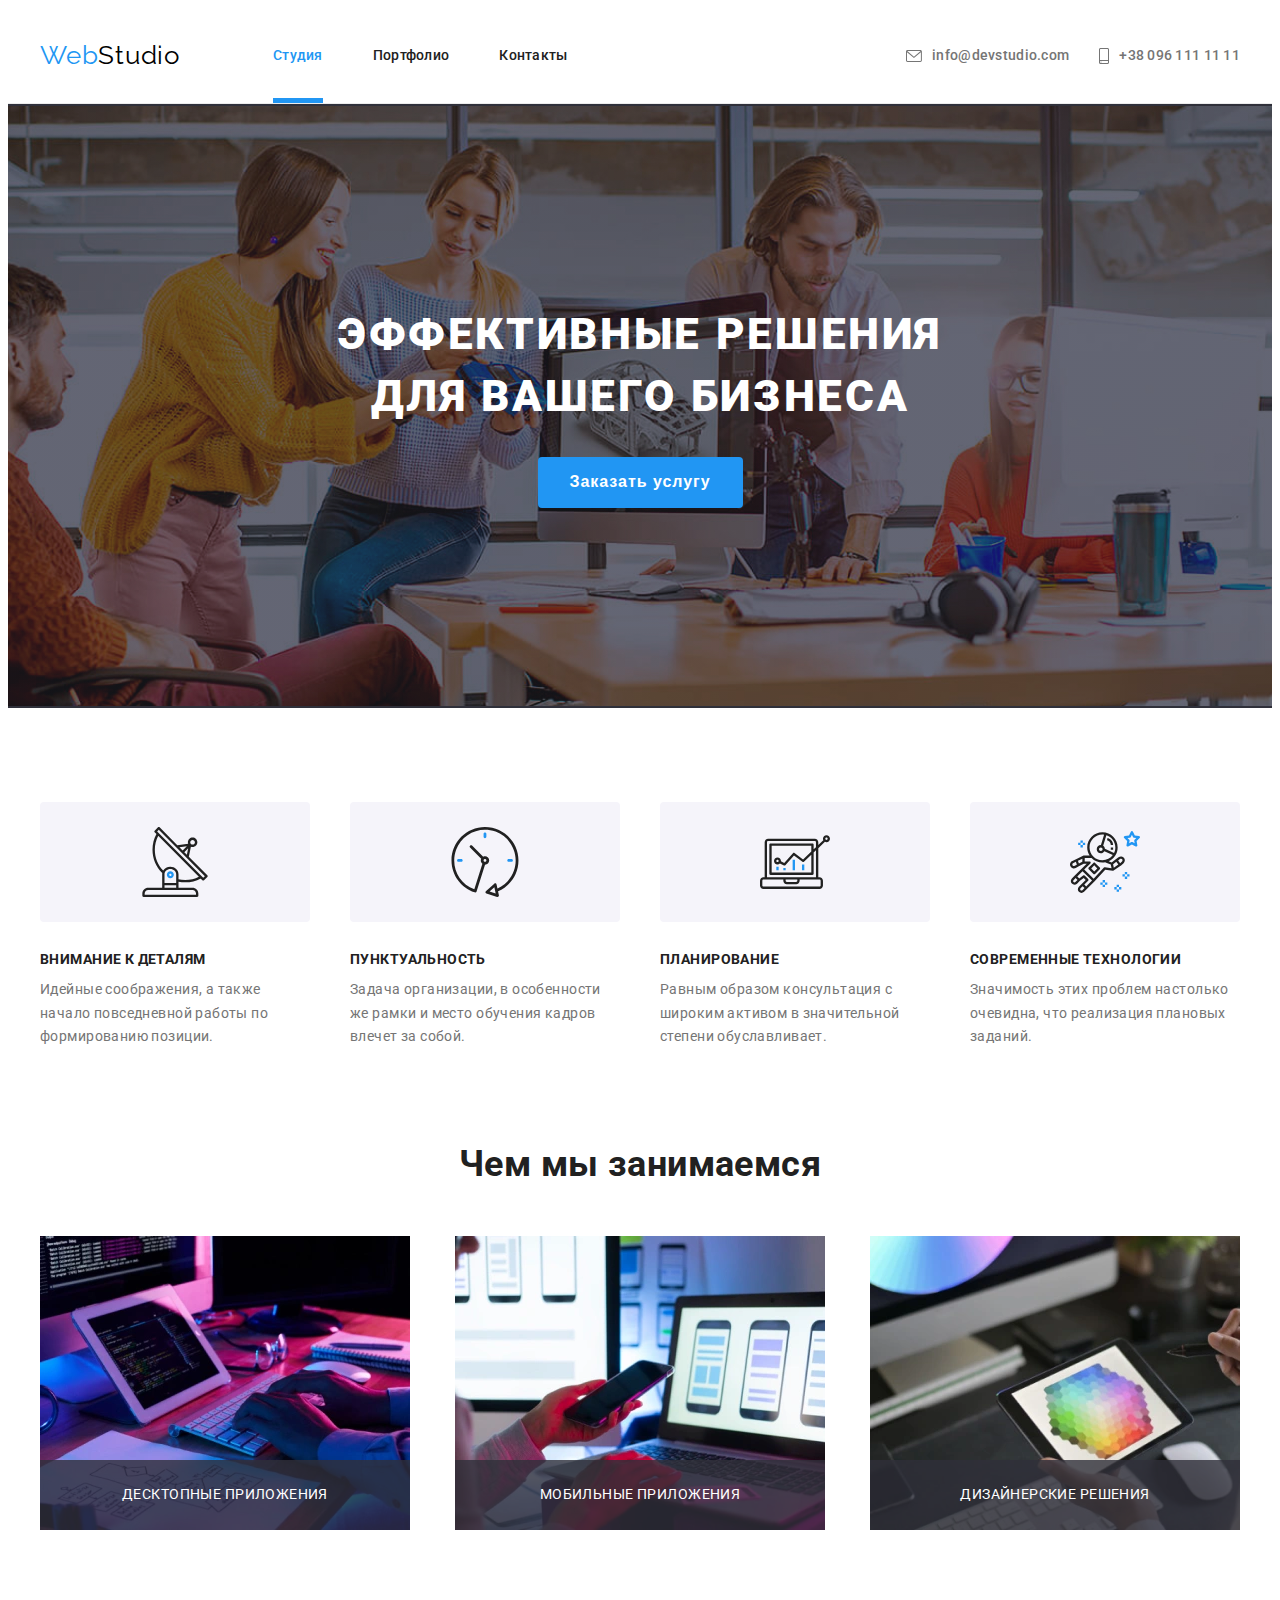
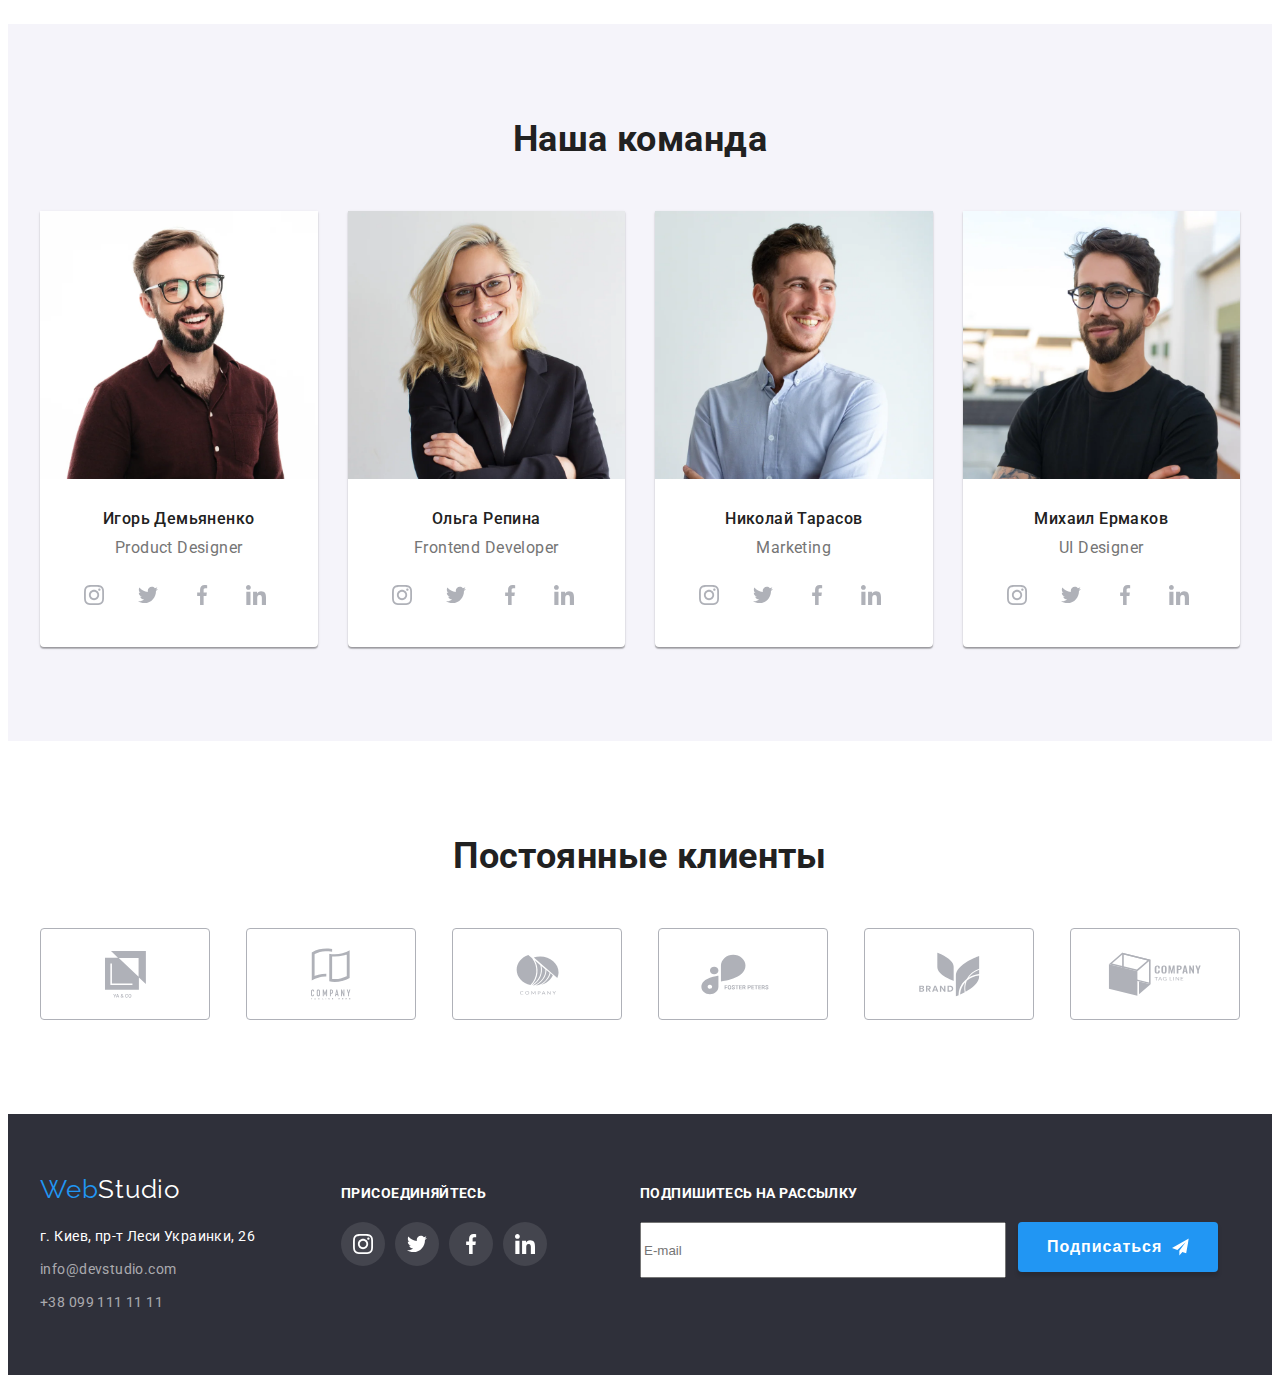
==== index.html @ affc607d "btn cursor" ====
<!DOCTYPE html>
<html lang="ru">
    <head>
    <meta charset="UTF-8">
    <meta http-equiv="X-UA-Compatible" content="IE=edge">
    <meta name="viewport" content="width=device-width, initial-scale=1.0">
    <link rel="preconnect" href="https://fonts.googleapis.com">
    <link rel="preconnect" href="https://fonts.gstatic.com" crossorigin>
    <link href="https://fonts.googleapis.com/css2?family=Raleway:wght@700&family=Roboto:wght@400;500;700;900&display=swap"
        rel="stylesheet">
    <link rel="stylesheet" href="https://cdnjs.cloudflare.com/ajax/libs/modern-normalize/1.1.0/modern-normalize.min.css"
        integrity="sha512-wpPYUAdjBVSE4KJnH1VR1HeZfpl1ub8YT/NKx4PuQ5NmX2tKuGu6U/JRp5y+Y8XG2tV+wKQpNHVUX03MfMFn9Q=="
        crossorigin="anonymous" referrerpolicy="no-referrer" />
    <link rel="stylesheet" href="./css/style.css">
    <title>Web Studio</title>
    </head>
    <body>
    <!--Шапка-->
        <header class="header-nav">
        <div class="nav-box container">
            <nav>
                <a href="./index.html" class="logo link-style">
                    Web<span class="color-logo darker">Studio</span>
                </a>
                <ul class="items-nav list">
                    <li class="item-nav"><a href="./index.html" class="link-nav link-style current">Студия</a></li>
                    <li class="item-nav"><a href="./portfolio.html" class="link-nav link-style ">Портфолио</a></li>
                    <li class="item-nav"><a href="#" class="link-nav link-style">Контакты</a></li>
                </ul>
            </nav>
                <ul class="items-cont list">
                    <li class="item-cont link-mail">
                        <a href="mailto:info@devstudio.com" class="link-mail link-style">
                            <svg class="icon-mail" width="16" height="12">
                                <use  href="./images/sprite.svg#envelope"></use>
                            </svg> 
                            info@devstudio.com
                        </a>
                    </li>
                    <li class="item-cont link-tel">
                        <a href="tel:+380961111111" class="link-tel link-style">
                            <svg class="icon-tel" width="10" height="16">
                                <use href="./images/sprite.svg#smartphone"></use>
                            </svg>+38 096 111 11 11
                        </a>
                    </li>
                </ul>
        </div>
        </header>
        <main>
            <!--Герой-->
            <section class="section-hero">
                <div class="container">
                    <h1 class="title-hero">Эффективные решения для вашего бизнеса</h1>
                    <button data-modal-open type="button" class="button-hero btn">Заказать услугу</button>
                </div>
            </section>
                    <!--Наші переваги-->     
            <section class="section-advantages">
                <div class="container">
                    <h2 class="visually-hidden">Наші переваги</h2>
                    <ul class="items-advantages list">
                        <li class="item-advantages">
                            <div class="box-icon-advantages">
                                <svg class="icon-advantages" width="70" height="70">
                                    <use href="./images/sprite.svg#antenna"></use>
                                </svg>
                            </div>
                            <h3 class="subtitle-advantages">Внимание к деталям</h3>
                            <p class="text-advantages">Идейные соображения, а также начало
                                повседневной работы по формированию позиции.</p>
                        </li>
                        <li class="item-advantages">
                            <div class="box-icon-advantages">
                                <svg class="icon-advantages" width="70" height="70">
                                    <use href="./images/sprite.svg#clock"></use>
                                </svg>
                            </div>
                            <h3 class="subtitle-advantages">Пунктуальность</h3>
                            <p class="text-advantages">Задача организации, в особенности же рамки
                                и место обучения кадров влечет за собой.</p>
                        </li>
                        <li class="item-advantages">
                            <div class="box-icon-advantages">
                                <svg class="icon-advantages" width="70" height="70">
                                    <use href="./images/sprite.svg#diagram"></use>
                                </svg>
                            </div>
                            <h3 class="subtitle-advantages">Планирование</h3>
                            <p class="text-advantages">Равным образом консультация с широким активом
                                в значительной степени обуславливает.</p>
                        </li>
                        <li class="item-advantages">
                            <div class="box-icon-advantages">
                                <svg class="icon-advantages" width="70" height="70">
                                    <use href="./images/sprite.svg#astronaut"></use>
                                </svg>
                            </div>
                            <h3 class="subtitle-advantages">Современные технологии</h3>
                            <p class="text-advantages">Значимость этих проблем настолько очевидна,
                                что реализация плановых заданий.</p>
                        </li>
                    </ul>
                </div>
            </section>
            <!--Чем мы занимаемся-->
                <section class="section-work">
                   <div class="container">
                        <h2 class="title-section">Чем мы занимаемся</h2>
                        <div class="img-box">
                            <a href="./index.html">
                                <img src="images/img.webp" alt="" width="370">
                                <p class="label-img">Десктопные приложения</p>
                            </a>
                            <a href="./index.html">
                                <img src="images/img1.webp" alt="" width="370">
                                <p class="label-img">Мобильные приложения</p>
                            </a>
                            <a href="./index.html">
                                <img src="images/img2.webp" alt="" width="370">
                                <p class="label-img">Дизайнерские решения</p>
                            </a>
                        </div>
                   </div>
                </section>
                <!--Наша команда-->
                <section class="section-team">
                    <div class="container">
                        <h2 class="title-section">Наша команда</h2>
                        <ul class="items-team list">
                            <li class="item-card">
                                <img src="images/img3.webp" alt="фото Игорь Демьяненко" width="270">
                                <div class="card-wrapper">
                                    <h3 class="title-card">Игорь Демьяненко</h3>
                                    <p>Product Designer</p>
                                    <div class="box-social">
                                        <ul class="items-join list">
                                            <li class="item-join">
                                                <a href="" class="link-social" aria-label="instagram">
                                                    <svg class="icon-social" width="20" height="20">
                                                        <use href="./images/sprite.svg#instagram"></use>
                                                    </svg>
                                                </a>
                                            </li>
                                            <li class="item-join">
                                                <a href="" class="link-social" aria-label="twitter">
                                                    <svg class="icon-social" width="20" height="20">
                                                        <use href="./images/sprite.svg#twitter"></use>
                                                    </svg>
                                                </a>
                                            </li>
                                            <li class="item-join">
                                                <a href="" class="link-social" aria-label="facebook">
                                                    <svg class="icon-social" width="20" height="20">
                                                        <use href="./images/sprite.svg#facebook">
                                                        </use>
                                                    </svg>
                                                </a>
                                            </li>
                                            <li class="item-join">
                                                <a href="" class="link-social" aria-label="linkedin">
                                                    <svg class="icon-social" width="20" height="20">
                                                        <use href="./images/sprite.svg#linkedin"></use>
                                                    </svg>
                                                </a>
                                            </li>
                                        </ul>
                                    </div>
                                </div>
                            </li>
                        
                            <li class="item-card">
                                <img src="images/img4.webp" alt="фото Ольга Репина" width="270">
                                <div class="card-wrapper">
                                    <h3 class="title-card">Ольга Репина</h3>
                                    <p>Frontend Developer</p>
                                    <div class="box-social">
                                        <ul class="items-join list">
                                            <li class="item-join">
                                                <a href="" class="link-social" aria-label="instagram">
                                                    <svg class="icon-social" width="20" height="20">
                                                        <use href="./images/sprite.svg#instagram"></use>
                                                    </svg>
                                                </a>
                                            </li>
                                            <li class="item-join">
                                                <a href="" class="link-social" aria-label="twitter">
                                                    <svg class="icon-social" width="20" height="20">
                                                        <use href="./images/sprite.svg#twitter"></use>
                                                    </svg>
                                                </a>
                                            </li>
                                            <li class="item-join">
                                                <a href="" class="link-social" aria-label="facebook">
                                                    <svg class="icon-social" width="20" height="20">
                                                        <use href="./images/sprite.svg#facebook">
                                                        </use>
                                                    </svg>
                                                </a>
                                            </li>
                                            <li class="item-join">
                                                <a href="" class="link-social" aria-label="linkedin">
                                                    <svg class="icon-social" width="20" height="20">
                                                        <use href="./images/sprite.svg#linkedin"></use>
                                                    </svg>
                                                </a>
                                            </li>
                                        </ul>
                                    </div>
                                </div>
                            </li>
                        
                            <li class="item-card">
                                <img src="images/img5.webp" alt="фото Николай Тарасов" width="270">
                                <div class="card-wrapper">
                                    <h3 class="title-card">Николай Тарасов</h3>
                                    <p>Marketing</p>
                                    <div class="box-social">
                                        <ul class="items-join list">
                                            <li class="item-join">
                                                <a href="" class="link-social" aria-label="instagram">
                                                    <svg class="icon-social" width="20" height="20">
                                                        <use href="./images/sprite.svg#instagram"></use>
                                                    </svg>
                                                </a>
                                            </li>
                                            <li class="item-join">
                                                <a href="" class="link-social" aria-label="twitter">
                                                    <svg class="icon-social" width="20" height="20">
                                                        <use href="./images/sprite.svg#twitter"></use>
                                                    </svg>
                                                </a>
                                            </li>
                                            <li class="item-join">
                                                <a href="" class="link-social" aria-label="facebook">
                                                    <svg class="icon-social" width="20" height="20">
                                                        <use href="./images/sprite.svg#facebook">
                                                        </use>
                                                    </svg>
                                                </a>
                                            </li>
                                            <li class="item-join">
                                                <a href="" class="link-social" aria-label="linkedin">
                                                    <svg class="icon-social" width="20" height="20">
                                                        <use href="./images/sprite.svg#linkedin"></use>
                                                    </svg>
                                                </a>
                                            </li>
                                        </ul>
                                    </div>
                                </div>
                            </li>
                        
                            <li class="item-card">
                                <img src="images/img6.webp" alt="фото Михаил Ермаков" width="270">
                                <div class="card-wrapper">
                                    <h3 class="title-card">Михаил Ермаков</h3>
                                    <p>UI Designer</p>
                                    <div class="box-social">
                                    <ul class="items-join list">
                                        <li class="item-join">
                                            <a href="" class="link-social" aria-label="instagram">
                                                <svg class="icon-social" width="20" height="20">
                                                    <use href="./images/sprite.svg#instagram"></use>
                                                </svg>
                                            </a>
                                        </li>
                                        <li class="item-join">
                                            <a href="" class="link-social" aria-label="twitter">
                                                <svg class="icon-social" width="20" height="20">
                                                    <use href="./images/sprite.svg#twitter"></use>
                                                </svg>
                                            </a>
                                        </li>
                                        <li class="item-join">
                                            <a href="" class="link-social" aria-label="facebook">
                                                <svg class="icon-social" width="20" height="20">
                                                    <use href="./images/sprite.svg#facebook">
                                                    </use>
                                                </svg>
                                            </a>
                                        </li>
                                        <li class="item-join">
                                            <a href="" class="link-social" aria-label="linkedin">
                                                <svg class="icon-social" width="20" height="20">
                                                    <use href="./images/sprite.svg#linkedin"></use>
                                                </svg>
                                            </a>
                                        </li>
                                    </ul>
                                    </div>
                                </div>
                            </li>
                        </ul>
                    </div>
                </section>
                <!--COMPANY-->
                <section class="company">
                    <div class="container">
                        <h2 class="title-section">Постоянные клиенты</h2>
                        <div class="box-company">
                            <ul class="items-company list">
                                <li class="item-company">
                                    <a href="" class="link-company">
                                        <svg class="icon-company" width="41" height="47">
                                            <use href="./images/sprite.svg#client1"></use>
                                        </svg>
                                    </a>
                                </li>
                                <li class="item-company">
                                    <a href="" class="link-company">
                                        <svg class="icon-company" width="40" height="52">
                                            <use href="./images/sprite.svg#client2"></use>
                                        </svg>
                                    </a>
                                </li>
                                <li class="item-company">
                                    <a href="" class="link-company">
                                        <svg class="icon-company" width="43" height="41">
                                            <use href="./images/sprite.svg#client3"></use>
                                        </svg>
                                    </a>
                                </li>
                                <li class="item-company">
                                    <a href="" class="link-company">
                                        <svg class="icon-company" width="84" height="41">
                                            <use href="./images/sprite.svg#client4"></use>
                                        </svg>
                                    </a>
                                </li>
                                <li class="item-company">
                                    <a href="" class="link-company">
                                        <svg class="icon-company" width="63" height="45">
                                            <use href="./images/sprite.svg#client5"></use>
                                        </svg>
                                    </a>
                                </li>
                                <li class="item-company">
                                    <a href="" class="link-company">
                                        <svg class="icon-company" width="94" height="44">
                                            <use href="./images/sprite.svg#client6"></use>
                                        </svg>
                                    </a>
                                </li>
                            </ul>
                        </div>
                    </div>
                </section>
        </main>
                <!--Футер-->
        <footer class="footer">
            <div class="container footer-container">
                <div class="box-logo-address">
                    <div class="box-footer-logo">
                        <a href="./index.html" class="logo link-style">
                            Web<span class="color-logo lighter">Studio</span>
                        </a>
                    </div>
                    
                    <address class="address">
                        <ul class="items-addr list">
                            <li class="item-addr">
                                <span class="location">г. Киев, пр-т Леси Украинки, 26</span>
                            </li>
                            <li class="item-addr"><a href="mailto:info@devstudio.com" class="link-cont link-style">info@devstudio.com</a>
                            </li>
                            <li class="item-addr"><a href="tel:+380991111111" class="link-cont link-style">+38 099 111 11 11</a>
                            </li>
                        </ul>
                    </address>
                </div>
                <div class="box-join">
                    <h3 class="title-join">присоединяйтесь</h3>
                    <ul class="items-join list">
                        <li class="item-join">
                            <a href="" class="link-social dark" aria-label="instagram">
                                <svg class="icon-social light" width="20" height="20">
                                    <use href="./images/sprite.svg#instagram"></use>
                                </svg>
                            </a>
                        </li>
                        <li class="item-join">
                            <a href="" class="link-social dark" aria-label="twitter">
                                <svg class="icon-social light" width="20" height="20">
                                    <use href="./images/sprite.svg#twitter"></use>
                                </svg>
                            </a>
                        </li>
                        <li class="item-join">
                            <a href="" class="link-social dark" aria-label="facebook">
                                <svg class="icon-social light" width="20" height="20">
                                    <use href="./images/sprite.svg#facebook">
                                    </use>
                                </svg>
                            </a>
                        </li>
                        <li class="item-join">
                            <a href="" class="link-social dark" aria-label="linkedin">
                                <svg class="icon-social light" width="20" height="20">
                                    <use href="./images/sprite.svg#linkedin"></use>
                                </svg>
                            </a>
                        </li>
                    </ul>
                </div>
                <div class="box-sign-up">
                    <form action="" class="form-sign-up">
                        <b class="text-sign-up">Подпишитесь на рассылку</b>
                        <div class="box-input-button">
                            <input type="email" name="email" class="input-mail" placeholder="E-mail">
                            <button type="submit" class="btn-sing-up btn">
                                    <b class="text-submit">Подписаться</b>
                                    <svg width="24" height="24" class="icon-send">
                                        <use href="./images/sprite.svg#icon-send"></use>
                                    </svg>
                            </button>
                        </div>
                    </form>
                </div>
            </div>
        </footer>
        <!-- BACKDROP -->
        <div class="backdrop is-hidden" data-modal>
            <div class="modal">
                <button data-modal-close type="button" class="btn-close btn">
                    <svg class="icon-close" width="11" height="11">
                        <use href="./images/sprite.svg#close"></use>
                    </svg>
                </button>
                <b class="legend">Оставьте свои данные, мы вам перезвоним</b>
                <form> 
                    <div class="form-field">
                        <label for="inp-name">Имя</label>
                        <input type="text" name="text" id="inp-name">
                        <svg class="icon-field" width="18" height="18">
                            <use href="./images/sprite.svg#input-name"></use>
                        </svg>
                    </div>
                    <div class="form-field">
                        <label for="inp-tel">Телефон</label>
                        <input type="tel" name="tel" id="inp-tel">
                        <svg class="icon-field" width="18" height="18">
                            <use href="./images/sprite.svg#input-tel"></use>
                        </svg>
                    </div>
                    <div class="form-field">
                        <label for="inp-mail">Почта</label>
                        <input type="email" name="email" id="inp-mail">
                        <svg class="icon-field" width="18" height="18">
                            <use href="./images/sprite.svg#input-mail"></use>
                        </svg>
                    </div>
                    <div class="form-field ">
                        <label for="comment">Комментарий</label>
                        <textarea name="comment" id="comment" class="textarea" rows="7" placeholder="Введите текст"></textarea>
                    </div> 
                    <div class="form-checkbox">
                        <input type="checkbox" name="checkbox-contract" id="inp-contract" class="input-contract">
                        <label for="inp-contract">Соглашаюсь с рассылкой и принимаю
                        <a href="" class="link-contract">Условия договора</a></label>
                    </div> 
                    <button type="submit" class="btn-submit btn">Отправить</button>
               </form>
            </div>
        </div>
        <script src="./js/modal.js"></script>
    </body>
</html>
---- css/style.css ----
/* Змінні */

:root {
  --primary-text-color: #212121;
  --text-color: #757575;
  --accent-color: #2196f3;
  --color-contacts: rgba(255, 255, 255, 0.6);
  --primary-color-white: #ffffff;
  --timing-function: cubic-bezier(0.4, 0, 0.2, 1);
}

/* ГЛОБАЛЬНІ СТИЛІ */

body {
  font-family: 'Roboto', sans-serif;
  color: var(--text-color);
  background-color: var(--primary-color-white);
  font-size: 14px;
  letter-spacing: 0.03em;
}

img {
  display: block;
  width: 100%;
}

/* відміняємо маркер списку */
.list {
  list-style: none;
}

/* відміняємо підкреслення посилань */
.link-style {
  text-decoration: none;
}

/* стилі для контейнерів */

.container {
  width: 1200px;
  margin-left: auto;
  margin-right: auto;
  padding: 0 15px;
}

/* Скидаю глобально зовнішні відступи  */

h1,
h2,
h3,
h4,
h5,
h6 {
  margin: 0px;
}

p {
  margin: 0px;
}

ul {
  margin: 0px;
  padding: 0px;
}

.btn{
  cursor: pointer;
}

/* Шапка */

.nav-box {
  display: flex;
  justify-content: space-between;
  align-items: center;
}

.header-nav {
  padding: 32px 0;

  color: var(--primary-color-white);
  border-bottom: 1px solid #ececec;
}

.logo {
  font-family: 'Raleway', sans-serif;
  font-size: 26px;
  line-height: 1.2;
  letter-spacing: 0.03em;
  color: var(--accent-color);
}

.color-logo.darker {
  text-indent: 0%;
  color: #000000;
}

.items-nav {
  display: flex;
  margin-left: 93px;

  font-weight: 500;
  line-height: 1.2;
  letter-spacing: 0.02em;
}

.item-nav:not(:first-child) {
  margin-left: 50px;
}

nav {
  display: flex;
  align-items: center;
}

.link-nav {
  position: relative;

  color: var(--primary-text-color);

  transition: color 250ms var(--timing-function);
}

.link-nav.current {
  color: var(--accent-color);
}

.link-nav:hover,
.link-nav:focus {
  color: var(--accent-color);
}

.link-nav.current::after {
  content: '';

  position: absolute;

  display: block;
  width: 100%;
  height: 5px;

  background-color: var(--accent-color);
  left: 0;
  bottom: -40px;
}

.items-cont {
  display: flex;
  align-items: center;

  font-weight: 500;
  line-height: 1.2;
  letter-spacing: 0.02em;
}

.icon-tel,
.icon-mail {
  margin-right: 10px;

  /* fill: var(--text-color); */
  fill: currentColor;
  transition: fill 250ms var(--timing-function);
}

.items-cont .item-cont + .item-cont {
  margin-left: 30px;
}

.link-mail,
.link-tel {
  display: inline-flex;
  align-items: center;

  color: var(--text-color);

  transition: color 250ms var(--timing-function);
}

.link-mail:hover .icon-mail,
.link-mail:focus .icon-mail,
.link-tel:hover .icon-tel,
.link-tel:focus .icon-tel {
  fill: var(--accent-color);
}

.link-mail:hover,
.link-mail:focus,
.link-tel:hover,
.link-tel:focus {
  color: var(--accent-color);
}
/* SECTION-HERO */

.section-hero {
  padding: 200px 0;
  margin: 0 auto;

  max-width: 1600px;
  text-align: center;

  background-color: #2f303a;
  color: var(--primary-color-white);
  background-image: linear-gradient(
      rgba(47, 48, 58, 0.4),
      rgba(47, 48, 58, 0.4)
    ),
    url('..//images/bgi.jpg');
  background-position: center;
  background-repeat: no-repeat;
}

.title-hero {
  margin-bottom: 30px;
  margin-left: auto;
  margin-right: auto;
  width: 696px;

  font-weight: 900;
  font-size: 44px;
  line-height: 1.4;
  letter-spacing: 0.06em;
  text-transform: uppercase;
}

.button-hero {
  padding: 10px 32px;

  border-radius: 4px;
  border: 0px solid #188ce8;

  font-weight: 700;
  font-size: 16px;
  line-height: 1.9;
  letter-spacing: 0.06em;
  background-color: var(--accent-color);
  color: var(--primary-color-white);

  transition: background-color 250ms var(--timing-function);
}

.button-hero:hover,
.button-hero:focus {
  background-color: #188ce8;
}

/*SECTION OUR ADVANTAGES*/

.section-advantages {
  padding: 94px 0;
}

.visually-hidden {
  position: absolute;

  clip: rect(0 0 0 0);
  width: 1px;
  height: 1px;
  margin: -1px;
}

.box-icon-advantages {
  display: flex;
  justify-content: center;
  align-items: center;

  margin-bottom: 30px;
  height: 120px;
  border-radius: 4px;
  background-color: #f5f4fa;
}

/* 
.item-advantages::before {
  display: block;
  content: '';
  height: 120px;
  background-color: #f5f4fa;
  border-radius: 4px;
  background-size: 70px 70px;
  background-repeat: no-repeat;
  background-position: center;
  margin-bottom: 30px;
} */

/* .item-advantages:nth-child(1)::before {
  background-image: url(..//images/icon-index/antenna1.svg);
}

.item-advantages:nth-child(2)::before {
  background-image: url(..//images/icon-index/clock1.svg);
}

.item-advantages:nth-child(3)::before {
  background-image: url(..//images/icon-index/diagram1.svg);
}

.item-advantages:nth-child(4)::before {
  background-image: url(..//images/icon-index/astronaut1.svg);
} */

/* ВАРІАНТ2 */

/* .item-advantages.icon-antenna::before {
  background-image: url(..//images/icon-index/svg/antenna.svg);
} */

.item-advantages.icon-clock::before {
  background-image: url(..//images/icon-index/svg/clock.svg);
}

.item-advantages.icon-diagramma::before {
  background-image: url(..//images/icon-index/svg/diagram.svg);
}

.item-advantages.icon-astronaut::before {
  background-image: url(..//images/icon-index/svg/astronaut.svg);
}

.items-advantages {
  display: flex;
  justify-content: space-between;
}

.item-advantages {
  max-width: 270px;
}

.item-advantages:not(:first-child) {
  margin-left: 30px;
}

.subtitle-advantages {
  font-size: 14px;
  line-height: 1.14;
  text-transform: uppercase;
  color: var(--primary-text-color);
}

.text-advantages {
  padding-top: 10px;

  line-height: 1.7;
}

/* section work */

.section-work {
  padding-bottom: 94px;
}

.section-work .title-section {
  margin-bottom: 50px;
}

.img-box {
  position: relative;

  display: flex;
  justify-content: space-between;
  align-items: center;
}

.title-section {
  margin-bottom: 50px;

  text-align: center;
  font-size: 36px;
  line-height: 1.2;
  color: var(--primary-text-color);
}

.label-img {
  position: absolute;
  bottom: 0px;

  display: flex;
  justify-content: center;
  align-items: center;

  width: 370px;
  height: 70px;

  font-size: 14px;
  line-height: 1.14;
  text-transform: uppercase;
  background-color: rgba(47, 48, 58, 0.8);
  color: var(--primary-color-white);
}

/* .label-img {
  display: flex;
  justify-content: center;
  align-items: center;
  position: absolute;
  width: 370px;
  height: 70px;
  bottom: 0px;
  background-image: linear-gradient(
    rgba(47, 48, 58, 0.8),
    rgba(47, 48, 58, 0.8)
  );
  color: var(--primary-color-white);

  font-size: 14px;
  line-height: 1.14;
  text-transform: uppercase;
} */

/* sectiont team */

.section-team {
  padding: 94px 0;

  text-align: center;
  background-color: #f5f4fa;
}

.items-team {
  display: flex;
}

.item-card {
  box-shadow: 0px 1px 3px rgba(0, 0, 0, 0.12), 0px 1px 1px rgba(0, 0, 0, 0.14),
    0px 2px 1px rgba(0, 0, 0, 0.2);
  border-radius: 0px 0px 4px 4px;

  font-size: 16px;
  line-height: 1.2;
  background-color: var(--primary-color-white);
}

.item-card:not(:first-child) {
  margin-left: 30px;
}

.card-wrapper {
  padding: 30px 0;
}

.title-card {
  margin-bottom: 10px;

  font-size: 16px;
  font-weight: 500;
  line-height: 1.2;
  color: var(--primary-text-color);
}

.box-social {
  display: flex;

  margin-top: 16px;
  padding: 0 32px;
}

.link-social {
  display: inline-flex;
  width: 44px;
  height: 44px;
  border-radius: 50%;
  justify-content: center;
  align-items: center;

  transition: background-color 250ms var(--timing-function);
}

.icon-social {
  fill: #afb1b8;
  transition: fill 250ms var(--timing-function);
}

.link-social:hover,
.link-social:focus {
  background-color: #2196f3;
  cursor: pointer;
}

.link-social:hover .icon-social,
.link-social:focus .icon-social {
  fill: #ffffff;
}

/* company */

.company {
  padding: 94px 0;
}

.items-company {
  display: flex;
  justify-content: space-between;
}

.link-company {
  display: flex;
  border: 1px solid #afb1b8;
  box-sizing: border-box;
  border-radius: 4px;
  width: 170px;
  height: 92px;
  justify-content: center;
  align-items: center;

  transition: border-color 250ms var(--timing-function);
}

.icon-company {
  fill: #afb1b8;
  transition: fill 250ms var(--timing-function);
}

.link-company:hover,
.link-company:focus {
  border-color: #2196f3;
  outline: #2196f3;
}

.link-company:hover .icon-company,
.link-company:focus .icon-company {
  fill: #2196f3;
}

/* Footer */
.footer {
  padding: 60px 0;
  background-color: #2f303a;
}

.box-logo-address{
  width: 231px;
}

.box-footer-logo {
  margin-bottom: 20px;
}

.color-logo.lighter {
  color: var(--primary-color-white);
}

.items-addr {
  font-style: normal;
  line-height: 1.7;
  font-weight: 400;
  letter-spacing: 0.03em;
}

.item-addr:not(:last-child) {
  margin-bottom: 9px;
}

.location {
  color: var(--primary-color-white);
}

.link-cont {
  color: var(--color-contacts);
}

.footer-container {
  display: flex;
  align-items: baseline;
}

.box-join {
  margin-left: 70px;
}

.title-join {
  margin-bottom: 20px;

  font-size: 14px;
  line-height: 1.14;
  text-transform: uppercase;
  color: var(--primary-color-white);
}

.items-join {
  display: flex;
}

.item-join:not(:last-child) {
  margin-right: 10px;
}

.link-social.dark {
  background-color: rgba(255, 255, 255, 0.1);
  transition: background-color 250ms var(--timing-function);
}

.link-social.dark:hover,
.link-social.dark:focus {
  background-color: #2196f3;
}

.icon-social.light {
  fill: var(--primary-color-white);
}

.box-sign-up{
  /* display: flex; */
  margin-left:93px;
  width: 570px;
}

.form-sign-up{
 display: flex;
  flex-wrap: wrap;
}

.box-input-button{
  display: flex;
  justify-content: space-between;
}

.input-mail{
  width: 358px;
  height: 50px;
}

.text-sign-up{
  margin-bottom: 20px;
  display: block;
  font-weight: bold;
font-size: 14px;
line-height: 1.14;
letter-spacing: 0.03em;
text-transform: uppercase;

color: #FFFFFF;
}

.btn-sing-up{
  display: flex;
  align-items: center;
text-align: center;
  margin-left: 12px;
  width: 200px;
  height: 50px;
padding: 10px 29px;
background-color: #2196F3;
color: var(--primary-color-white);
box-shadow: 0px 4px 4px rgba(0, 0, 0, 0.15);
border:0px;
border-radius: 4px;
}


.text-submit{
  display: block;
  font-weight: bold;
font-size: 16px;
line-height: 1.87;
letter-spacing: 0.06em;
color: #FFFFFF;
}

.icon-send{
  display: block;
  margin-left: 10px;
}

/* ПОРТФОЛІО */

/* Section filter */

.section-portfolio {
  padding: 94px 0;
}

.filter-list {
  display: flex;
  justify-content: center;

  margin-bottom: 50px;
}

.filter-list .item-list:not(:first-child) {
  margin-left: 8px;
}

.button-filter {
  padding: 6px 22px;
  border: 0px;
  border-radius: 4px;
  border-color: transparent;

  font-weight: 500;
  font-size: 16px;
  line-height: 1.6;
  letter-spacing: 0.03em;
  text-align: center;
  background-color: #f5f4fa;
  color: var(--primary-text-color);

  transition: background-color 250ms var(--timing-function),
    color 250ms var(--timing-function), box-shadow 250ms var(--timing-function);
}

.button-filter:hover,
.button-filter:focus {
  cursor: pointer;
  background-color: var(--accent-color);
  color: var(--primary-color-white);
  box-shadow: 0px 3px 1px rgba(0, 0, 0, 0.1), 0px 1px 2px rgba(0, 0, 0, 0.08),
    0px 2px 2px rgba(0, 0, 0, 0.12);
}

/* 1 Варіант */
/*.portfolio-list {
  display: flex;
  flex-wrap: wrap;
}

 .item-portfolio {
  width: 370px;
   width: calc(100% - 90)/ 3);
}

.item-portfolio:not(:nth-child(3n)) {
  margin-right: 30px;
}

.item-portfolio:not(:nth-last-child(-n + 3)) {
  margin-bottom: 30px;
}
*/

/* по MDN */
.portfolio-list {
  display: flex;
  flex-wrap: wrap;

  margin: -15px;
}

.item-portfolio {
  margin: 15px;
  width: calc((100% - 90px) / 3);
  /* position: relative;
  overflow: hidden; */
  transition: box-shadow 250ms var(--timing-function);
}

.item-portfolio:hover {
  box-shadow: 0px 1px 1px rgba(0, 0, 0, 0.12), 0px 4px 4px rgba(0, 0, 0, 0.06),
    1px 4px 6px rgba(0, 0, 0, 0.16);
}

/* .overlay-portfolio::after {
  display: flex;
  justify-content: center;
  align-items: center;
  padding: 63px 24px;
  position: absolute;
  top: 0;
  color: var(--primary-color-white);
  background-color: rgba(33, 150, 243, 0.9);
  transform: translatey(100%);
  transition: transform 250ms ease;
  opacity: 0;
  pointer-events: none;
}

.link-portfolio:hover::after {
  content: '';
  transform: translatey(0);
  opacity: 1;
} */

.overlay-portfolio {
  position: absolute;
  top: 0;
  left: 0;

  display: flex;
  justify-content: center;
  align-items: center;

  padding: 63px 24px;

  color: var(--primary-color-white);
  background-color: rgba(33, 150, 243, 0.9);

  transform: translatey(100%);
  transition: transform 250ms var(--timing-function);
  opacity: 1;
  pointer-events: none;

  font-size: 18px;
  line-height: 1.56;
}

.link-portfolio:hover .overlay-portfolio {
  transform: translatey(0);
}

.box-overlay {
  position: relative;
  overflow: hidden;
}

/* .link-portfolio img {
  position: absolute;
  z-index: 2;
} */

.subtitle-content {
  border: 1px solid #eeeeee;
  border-top: 0px;
  padding: 20px 24px;
  /* position: absolute;
  bottom: 0; */
}

.subtitle-list {
  margin-bottom: 4px;

  color: var(--primary-text-color);
  font-size: 18px;
  line-height: 2;
  letter-spacing: 0.06em;
}

.description-list {
  color: var(--text-color);
  font-size: 16px;
  line-height: 1.9;
}

/* BACKDROP & MODAL */

.backdrop.is-hidden {
  opacity: 0;
  visibility: hidden;
  /* pointer-events: none; */
}

.backdrop {
  position: fixed;
  top: 0;
  left: 0;

  width: 100%;
  height: 100%;
  background-color: rgba(0, 0, 0, 0.2);
  /* opacity: 1; */
  pointer-events: none;
}

.modal {
  position: absolute;
  top: 50%;
  left: 50%;
  transform: translate(-50%, -50%);

  min-height: 581px;
  min-width: 528px;
  padding: 40px;

  background-color: #ffffff;
  box-shadow: 0px 1px 3px rgba(0, 0, 0, 0.12), 0px 1px 1px rgba(0, 0, 0, 0.14),
    0px 2px 1px rgba(0, 0, 0, 0.2);
  border-radius: 4px;
}

.btn-close {
  position: absolute;
  top: 8px;
  right: 8px;

  width: 30px;
  height: 30px;

  display: flex;
  justify-content: center;
  align-items: center;

  background-color: var(--primary-color-white);
  border-radius: 50%;
  border: 1px solid rgba(0, 0, 0, 0.1);
  cursor: pointer;
  pointer-events: visible;
}

.legend{
  display: block;
font-weight: bold;
font-size: 20px;
line-height: 1.1;
text-align: center;
letter-spacing: 0.03em;
color: #212121;

margin-bottom: 12px;
}

.form-field label{
  display: block;
  margin-bottom: 4px;
  font-size: 12px;
  line-height: 1.17;
  letter-spacing: 0.01em;
  color:#757575
}

.form-field > input{
  height: 40px;
  border: 1px solid rgba(33, 33, 33, 0.2);
/* box-sizing: border-box; */
border-radius: 4px;
color: #000000;
padding-left: 42px;
}

.form{
  position: absolute;

}

.form-field{
  position: relative;

  display: flex;
  flex-direction: column;
  margin-bottom: 10px;
  pointer-events: visible;
}

.icon-field{
  position: absolute;
  left: 0;
  bottom: 0;
  transform: translate(12px , -11px);
}

.textarea{
  padding: 12px 16px;
border: 1px solid rgba(33, 33, 33, 0.2);
border-radius: 4px;

}

.form-checkbox{
  display: flex;
  justify-content: center;
  align-items: center;
  margin-top: 20px;
  margin-bottom: 30px;
  pointer-events: visible;
}

.input-contract{
  margin-right: 7px;
}

.link-contract{
  color:#2196F3 ;
}

.btn-submit{
  display: block;
  padding: 10px 55px;
  margin-left: auto;
  margin-right: auto;
  background-color: #2196F3;
  color: var(--primary-color-white);
box-shadow: 0px 4px 4px rgba(0, 0, 0, 0.15);
border-radius: 4px;
pointer-events: visible;

}
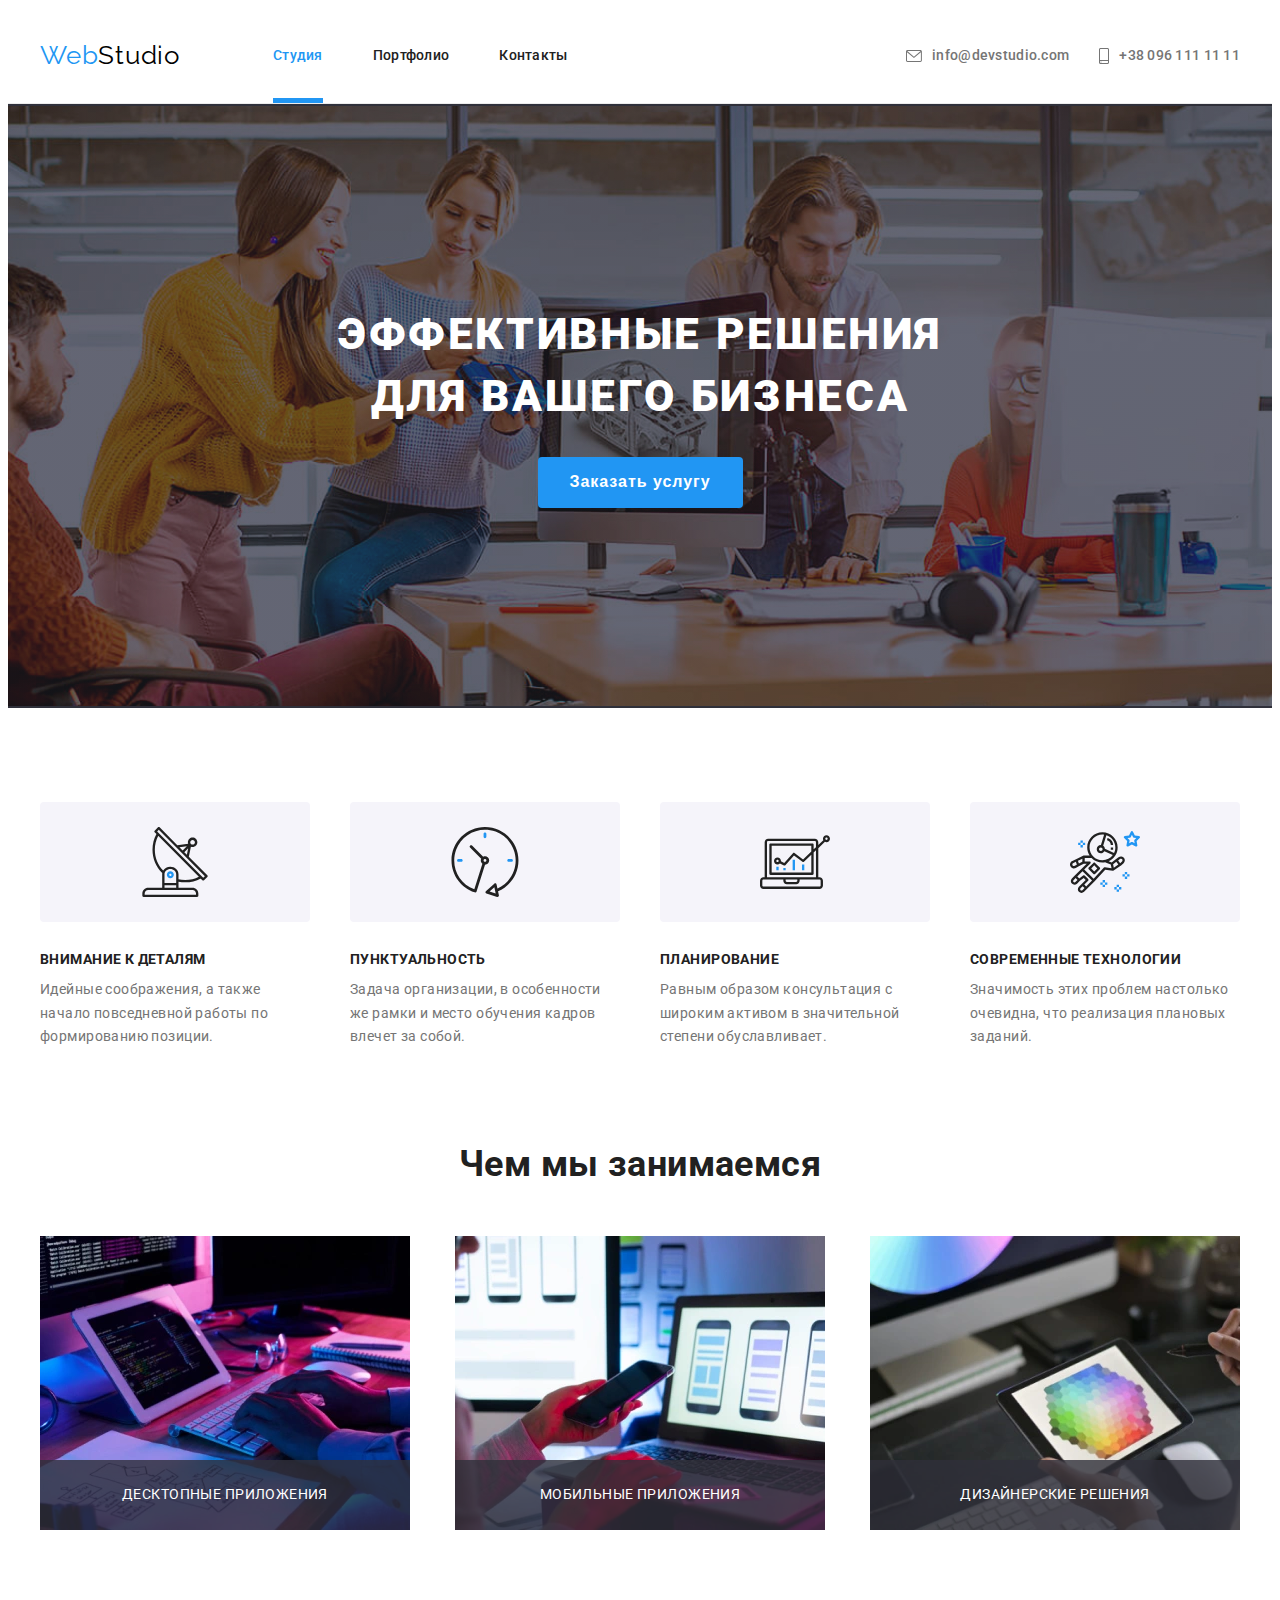
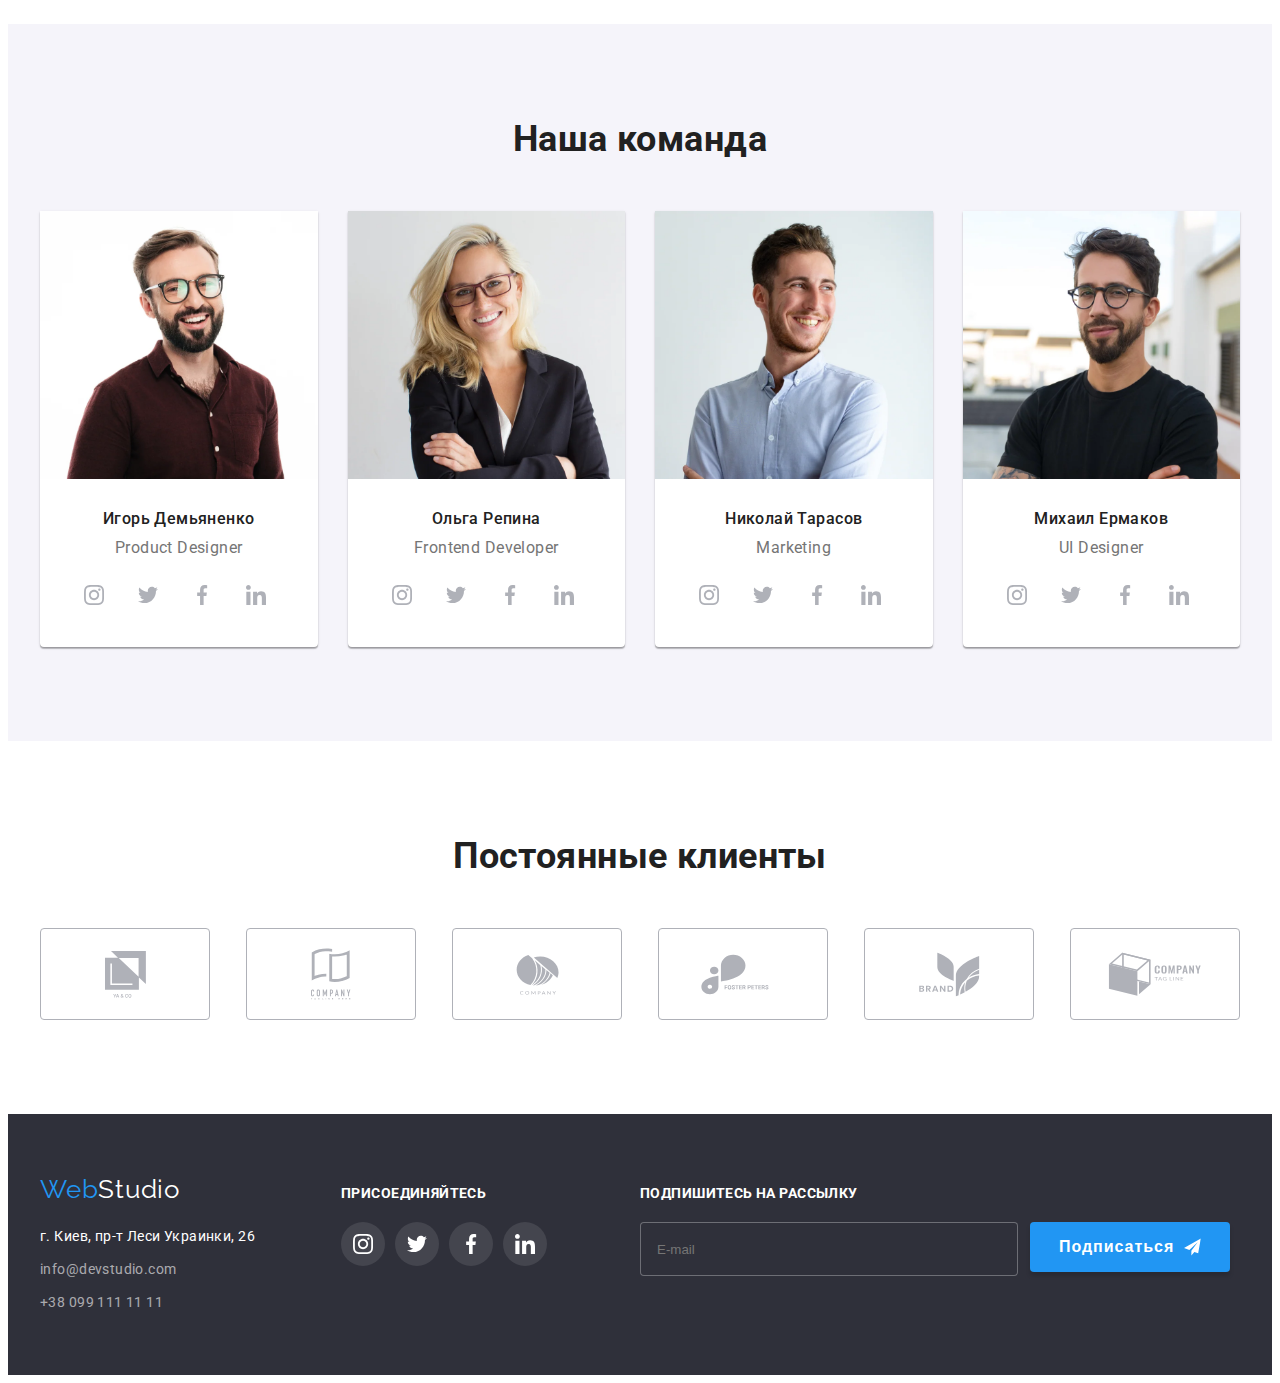
==== commit 1bba8b7b: "footer form" ====
--- a/index.html
+++ b/index.html
@@ -405,9 +405,9 @@
                 </div>
                 <div class="box-sign-up">
                     <form action="" class="form-sign-up">
-                        <b class="text-sign-up">Подпишитесь на рассылку</b>
+                        <label for="E-mail" class="text-sign-up">Подпишитесь на рассылку</label>
                         <div class="box-input-button">
-                            <input type="email" name="email" class="input-mail" placeholder="E-mail">
+                            <input type="email" name="email" id="E-mail" class="input-mail" placeholder="E-mail" required>
                             <button type="submit" class="btn-sing-up btn">
                                     <b class="text-submit">Подписаться</b>
                                     <svg width="24" height="24" class="icon-send">
@@ -431,21 +431,21 @@
                 <form> 
                     <div class="form-field">
                         <label for="inp-name">Имя</label>
-                        <input type="text" name="text" id="inp-name">
+                        <input type="text" name="text" id="inp-name" class="field" required>
                         <svg class="icon-field" width="18" height="18">
                             <use href="./images/sprite.svg#input-name"></use>
                         </svg>
                     </div>
                     <div class="form-field">
                         <label for="inp-tel">Телефон</label>
-                        <input type="tel" name="tel" id="inp-tel">
+                        <input type="tel" name="tel" id="inp-tel" class="field" required>
                         <svg class="icon-field" width="18" height="18">
                             <use href="./images/sprite.svg#input-tel"></use>
                         </svg>
                     </div>
                     <div class="form-field">
                         <label for="inp-mail">Почта</label>
-                        <input type="email" name="email" id="inp-mail">
+                        <input type="email" name="email" id="inp-mail" class="field" required>
                         <svg class="icon-field" width="18" height="18">
                             <use href="./images/sprite.svg#input-mail"></use>
                         </svg>
--- a/css/style.css
+++ b/css/style.css
@@ -614,8 +614,17 @@
 }
 
 .input-mail{
+  padding-left: 16px ;
   width: 358px;
   height: 50px;
+  background-color: #2f303a;
+color: rgba(255, 255, 255, 0.6);
+
+  border:none;
+  border: 1px solid rgba(255, 255, 255, 0.3);
+/* box-sizing: border-box; */
+/* filter: drop-shadow(0px 4px 4px rgba(0, 0, 0, 0.15)); */
+border-radius: 4px;
 }
 
 .text-sign-up{
@@ -881,6 +890,11 @@
   border: 1px solid rgba(0, 0, 0, 0.1);
   cursor: pointer;
   pointer-events: visible;
+  transition: fill 250ms var(--timing-function);
+}
+
+.btn-close:hover{
+  fill: #2196f3;
 }
 
 .legend{
@@ -904,13 +918,14 @@
   color:#757575
 }
 
-.form-field > input{
+.field{
   height: 40px;
   border: 1px solid rgba(33, 33, 33, 0.2);
 /* box-sizing: border-box; */
 border-radius: 4px;
 color: #000000;
 padding-left: 42px;
+transition: border-color 250ms var(--timing-function) ;
 }
 
 .form{
@@ -934,11 +949,26 @@
   transform: translate(12px , -11px);
 }
 
+.field:focus-within{
+  outline: none;
+border-color: #2196f3;
+}
+
+.field:focus-within + .icon-field{
+  fill: #2196f3;
+}
+
 .textarea{
   padding: 12px 16px;
 border: 1px solid rgba(33, 33, 33, 0.2);
 border-radius: 4px;
-
+resize: none;
+transition: border-color 250ms var(--timing-function) ;
+}
+
+.textarea:focus-within{
+  outline: none;
+  border-color: #2196f3;
 }
 
 .form-checkbox{
@@ -952,6 +982,7 @@
 
 .input-contract{
   margin-right: 7px;
+  border: 1px solid #212121;
 }
 
 .link-contract{
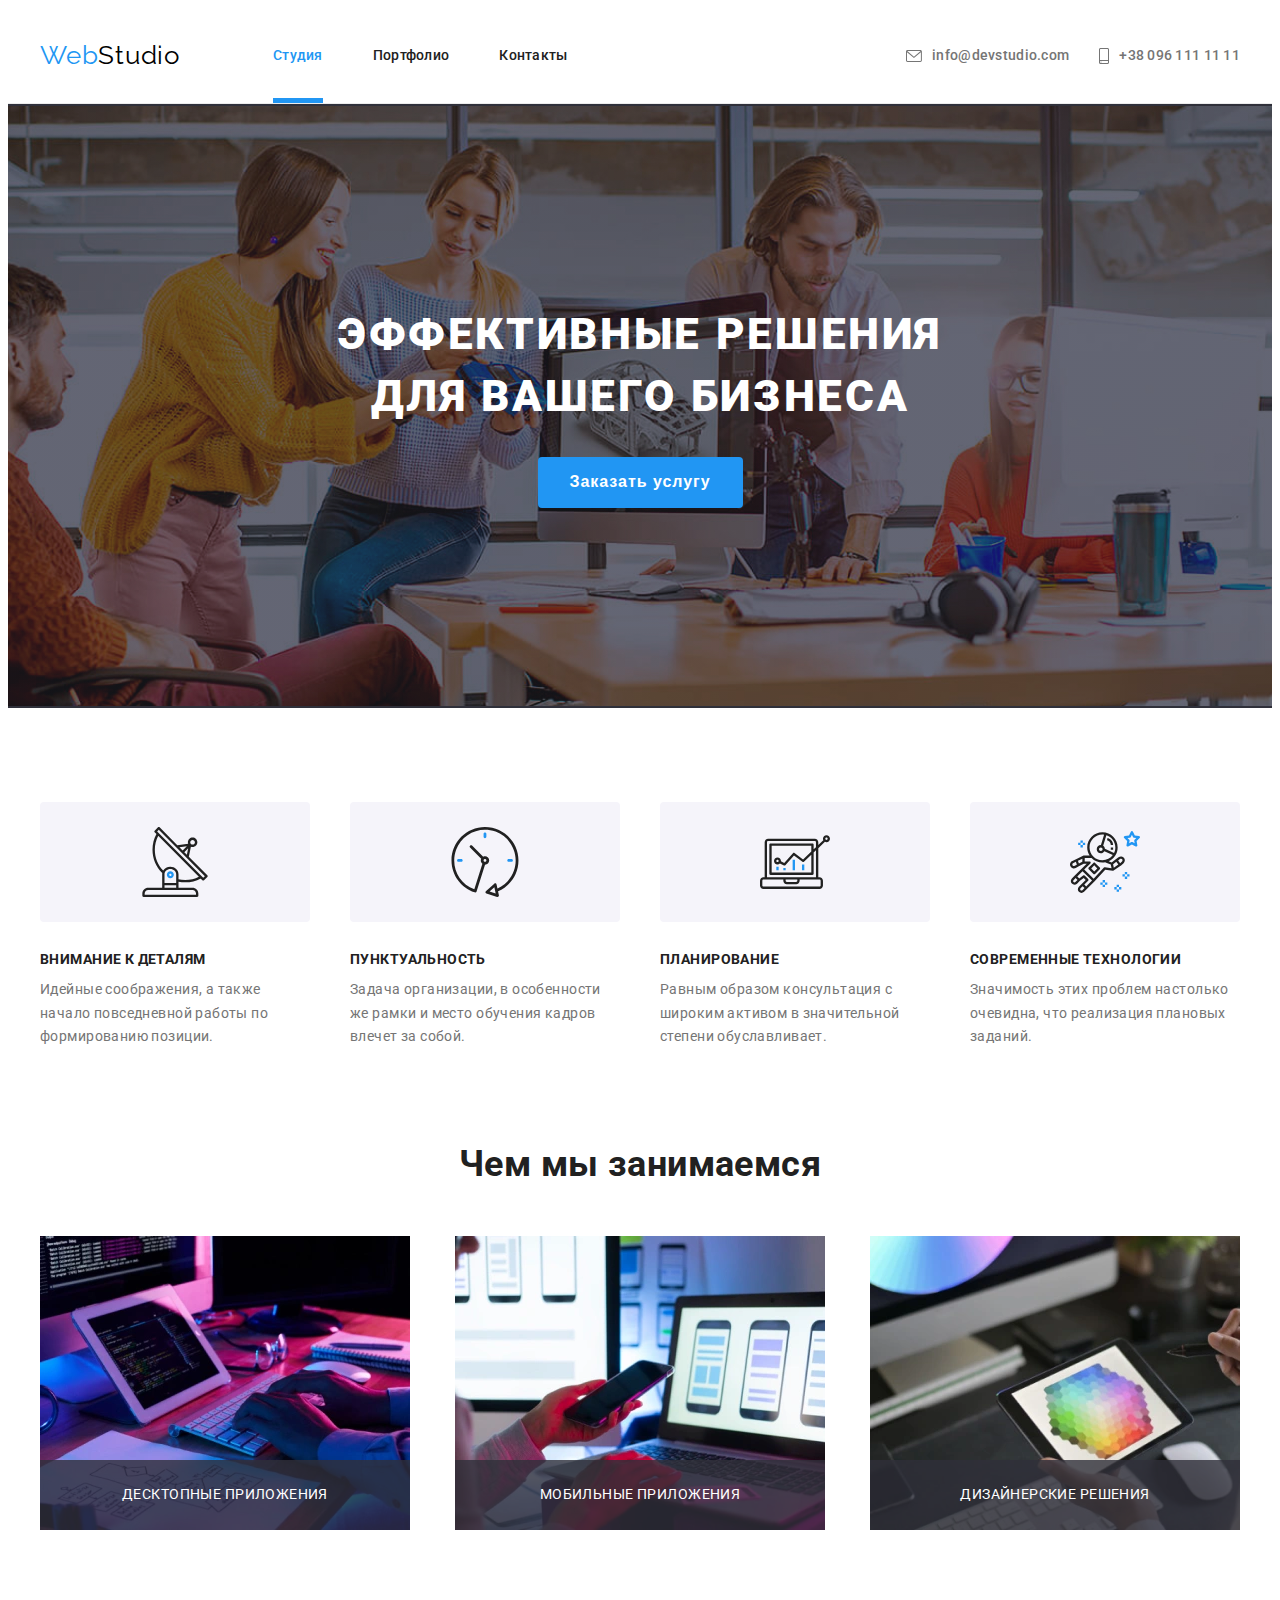
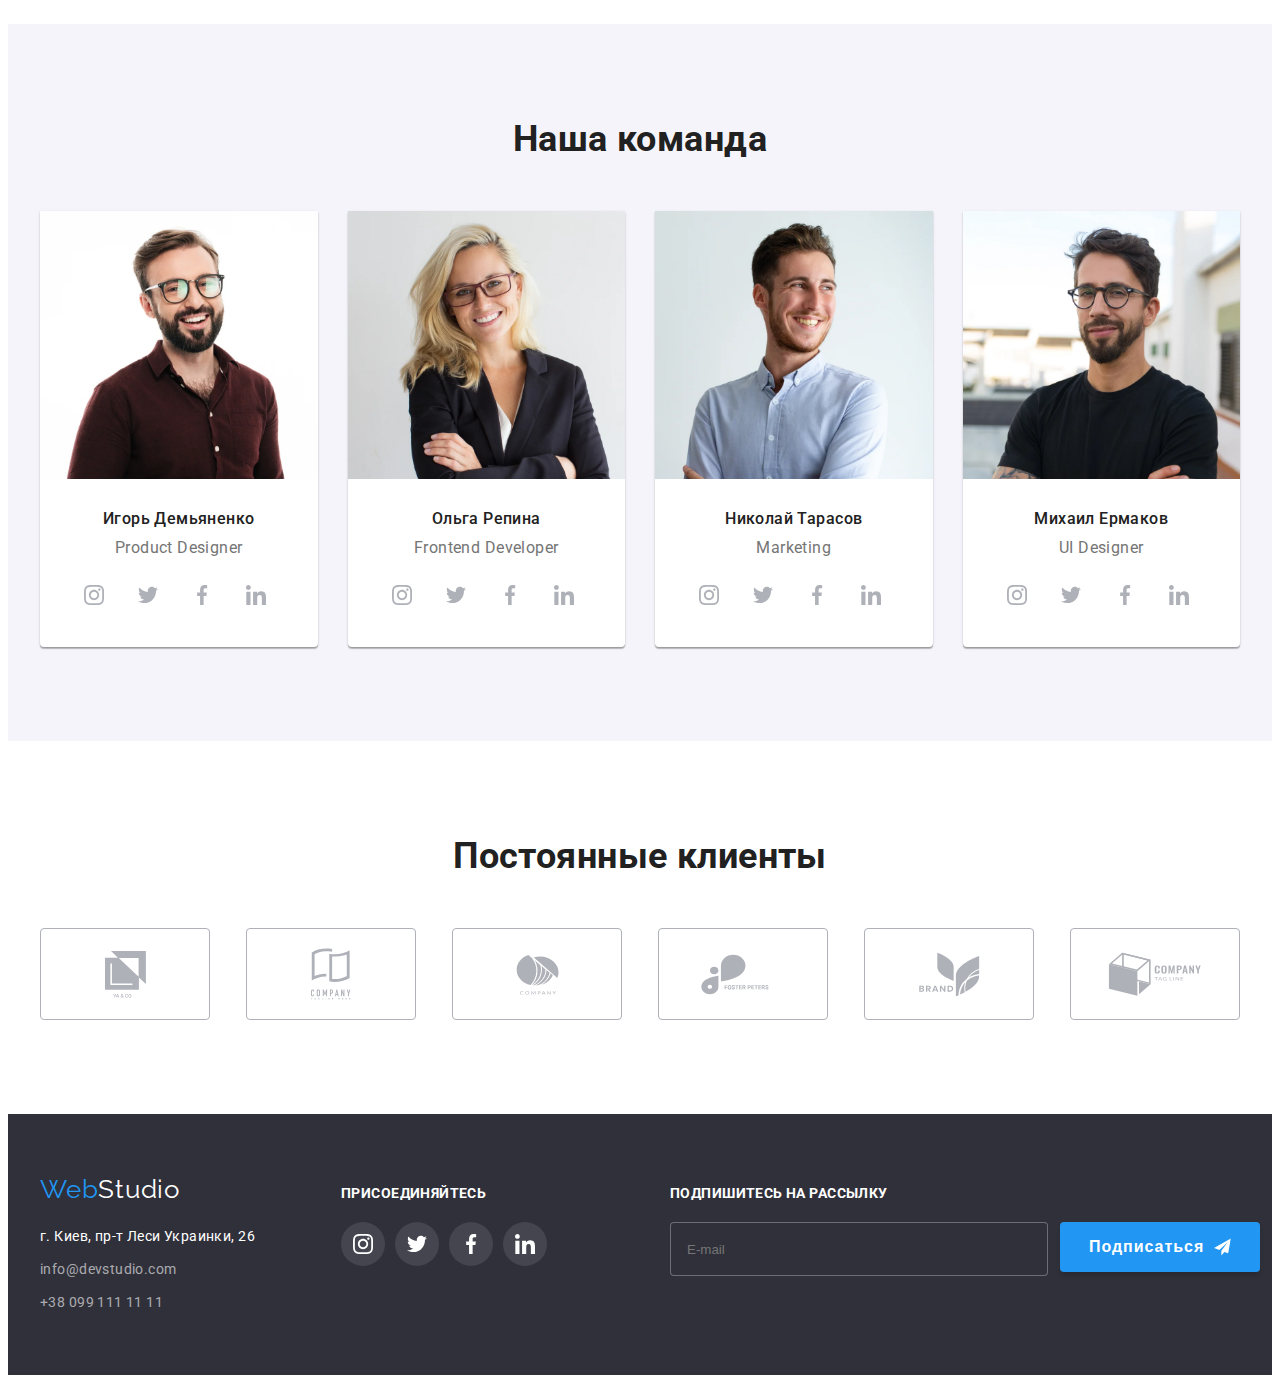
==== commit 76541d24: "виправлення помилок" ====
--- a/index.html
+++ b/index.html
@@ -104,7 +104,7 @@
                 </div>
             </section>
             <!--Чем мы занимаемся-->
-                <section class="section-work">
+            <section class="section-work">
                    <div class="container">
                         <h2 class="title-section">Чем мы занимаемся</h2>
                         <div class="img-box">
@@ -122,9 +122,9 @@
                             </a>
                         </div>
                    </div>
-                </section>
+            </section>
                 <!--Наша команда-->
-                <section class="section-team">
+            <section class="section-team">
                     <div class="container">
                         <h2 class="title-section">Наша команда</h2>
                         <ul class="items-team list">
@@ -293,9 +293,9 @@
                             </li>
                         </ul>
                     </div>
-                </section>
+            </section>
                 <!--COMPANY-->
-                <section class="company">
+            <section class="company">
                     <div class="container">
                         <h2 class="title-section">Постоянные клиенты</h2>
                         <div class="box-company">
@@ -345,7 +345,7 @@
                             </ul>
                         </div>
                     </div>
-                </section>
+            </section>
         </main>
                 <!--Футер-->
         <footer class="footer">
@@ -404,7 +404,7 @@
                     </ul>
                 </div>
                 <div class="box-sign-up">
-                    <form action="" class="form-sign-up">
+                    <form class="form-sign-up">
                         <label for="E-mail" class="text-sign-up">Подпишитесь на рассылку</label>
                         <div class="box-input-button">
                             <input type="email" name="email" id="E-mail" class="input-mail" placeholder="E-mail" required>
@@ -431,33 +431,43 @@
                 <form> 
                     <div class="form-field">
                         <label for="inp-name">Имя</label>
-                        <input type="text" name="text" id="inp-name" class="field" required>
-                        <svg class="icon-field" width="18" height="18">
-                            <use href="./images/sprite.svg#input-name"></use>
-                        </svg>
+                        <div class="form-field-thumb">
+                            <input type="text" name="text" id="inp-name" class="field" required>
+                            <svg class="icon-field" width="18" height="18">
+                                <use href="./images/sprite.svg#input-name"></use>
+                            </svg>
+                        </div>
                     </div>
                     <div class="form-field">
                         <label for="inp-tel">Телефон</label>
-                        <input type="tel" name="tel" id="inp-tel" class="field" required>
-                        <svg class="icon-field" width="18" height="18">
-                            <use href="./images/sprite.svg#input-tel"></use>
-                        </svg>
+                        <div class="form-field-thumb">
+                            <input type="tel" name="tel" id="inp-tel" class="field" required>
+                            <svg class="icon-field" width="18" height="18">
+                                <use href="./images/sprite.svg#input-tel"></use>
+                            </svg> 
+                        </div>
                     </div>
                     <div class="form-field">
                         <label for="inp-mail">Почта</label>
-                        <input type="email" name="email" id="inp-mail" class="field" required>
-                        <svg class="icon-field" width="18" height="18">
-                            <use href="./images/sprite.svg#input-mail"></use>
-                        </svg>
+                        <div class="form-field-thumb">
+                            <input type="email" name="email" id="inp-mail" class="field" required>
+                            <svg class="icon-field" width="18" height="18">
+                                <use href="./images/sprite.svg#input-mail"></use>
+                            </svg>
+                        </div>
                     </div>
                     <div class="form-field ">
                         <label for="comment">Комментарий</label>
                         <textarea name="comment" id="comment" class="textarea" rows="7" placeholder="Введите текст"></textarea>
                     </div> 
-                    <div class="form-checkbox">
-                        <input type="checkbox" name="checkbox-contract" id="inp-contract" class="input-contract">
-                        <label for="inp-contract">Соглашаюсь с рассылкой и принимаю
-                        <a href="" class="link-contract">Условия договора</a></label>
+                    <div class="box-contract">
+                        <label for="inp-contract" class="label-checkbox">
+                            <input type="checkbox" name="checkbox-contract" id="inp-contract" class="input-contract">
+                            <span class="box-checkbox"></span>
+                        </label>
+                        <span class="contract-text">Соглашаюсь с рассылкой и принимаю
+                            <a href="https://uk.wikipedia.org/wiki/Договір" class="link-contract link-style">Условия договора</a>
+                        </span>
                     </div> 
                     <button type="submit" class="btn-submit btn">Отправить</button>
                </form>
--- a/css/style.css
+++ b/css/style.css
@@ -157,7 +157,6 @@
 .icon-mail {
   margin-right: 10px;
 
-  /* fill: var(--text-color); */
   fill: currentColor;
   transition: fill 250ms var(--timing-function);
 }
@@ -269,41 +268,6 @@
   background-color: #f5f4fa;
 }
 
-/* 
-.item-advantages::before {
-  display: block;
-  content: '';
-  height: 120px;
-  background-color: #f5f4fa;
-  border-radius: 4px;
-  background-size: 70px 70px;
-  background-repeat: no-repeat;
-  background-position: center;
-  margin-bottom: 30px;
-} */
-
-/* .item-advantages:nth-child(1)::before {
-  background-image: url(..//images/icon-index/antenna1.svg);
-}
-
-.item-advantages:nth-child(2)::before {
-  background-image: url(..//images/icon-index/clock1.svg);
-}
-
-.item-advantages:nth-child(3)::before {
-  background-image: url(..//images/icon-index/diagram1.svg);
-}
-
-.item-advantages:nth-child(4)::before {
-  background-image: url(..//images/icon-index/astronaut1.svg);
-} */
-
-/* ВАРІАНТ2 */
-
-/* .item-advantages.icon-antenna::before {
-  background-image: url(..//images/icon-index/svg/antenna.svg);
-} */
-
 .item-advantages.icon-clock::before {
   background-image: url(..//images/icon-index/svg/clock.svg);
 }
@@ -386,25 +350,6 @@
   background-color: rgba(47, 48, 58, 0.8);
   color: var(--primary-color-white);
 }
-
-/* .label-img {
-  display: flex;
-  justify-content: center;
-  align-items: center;
-  position: absolute;
-  width: 370px;
-  height: 70px;
-  bottom: 0px;
-  background-image: linear-gradient(
-    rgba(47, 48, 58, 0.8),
-    rgba(47, 48, 58, 0.8)
-  );
-  color: var(--primary-color-white);
-
-  font-size: 14px;
-  line-height: 1.14;
-  text-transform: uppercase;
-} */
 
 /* sectiont team */
 
@@ -471,7 +416,7 @@
 
 .link-social:hover,
 .link-social:focus {
-  background-color: #2196f3;
+  background-color: var(--accent-color);
   cursor: pointer;
 }
 
@@ -511,13 +456,13 @@
 
 .link-company:hover,
 .link-company:focus {
-  border-color: #2196f3;
-  outline: #2196f3;
+  border-color: var(--accent-color);
+  outline: var(--accent-color);
 }
 
 .link-company:hover .icon-company,
 .link-company:focus .icon-company {
-  fill: #2196f3;
+  fill: var(--accent-color);
 }
 
 /* Footer */
@@ -590,7 +535,7 @@
 
 .link-social.dark:hover,
 .link-social.dark:focus {
-  background-color: #2196f3;
+  background-color: var(--accent-color);
 }
 
 .icon-social.light {
@@ -598,8 +543,7 @@
 }
 
 .box-sign-up{
-  /* display: flex; */
-  margin-left:93px;
+  margin-left:auto;
   width: 570px;
 }
 
@@ -622,8 +566,6 @@
 
   border:none;
   border: 1px solid rgba(255, 255, 255, 0.3);
-/* box-sizing: border-box; */
-/* filter: drop-shadow(0px 4px 4px rgba(0, 0, 0, 0.15)); */
 border-radius: 4px;
 }
 
@@ -647,7 +589,7 @@
   width: 200px;
   height: 50px;
 padding: 10px 29px;
-background-color: #2196F3;
+background-color: var(--accent-color);
 color: var(--primary-color-white);
 box-shadow: 0px 4px 4px rgba(0, 0, 0, 0.15);
 border:0px;
@@ -715,26 +657,6 @@
     0px 2px 2px rgba(0, 0, 0, 0.12);
 }
 
-/* 1 Варіант */
-/*.portfolio-list {
-  display: flex;
-  flex-wrap: wrap;
-}
-
- .item-portfolio {
-  width: 370px;
-   width: calc(100% - 90)/ 3);
-}
-
-.item-portfolio:not(:nth-child(3n)) {
-  margin-right: 30px;
-}
-
-.item-portfolio:not(:nth-last-child(-n + 3)) {
-  margin-bottom: 30px;
-}
-*/
-
 /* по MDN */
 .portfolio-list {
   display: flex;
@@ -746,8 +668,6 @@
 .item-portfolio {
   margin: 15px;
   width: calc((100% - 90px) / 3);
-  /* position: relative;
-  overflow: hidden; */
   transition: box-shadow 250ms var(--timing-function);
 }
 
@@ -755,27 +675,6 @@
   box-shadow: 0px 1px 1px rgba(0, 0, 0, 0.12), 0px 4px 4px rgba(0, 0, 0, 0.06),
     1px 4px 6px rgba(0, 0, 0, 0.16);
 }
-
-/* .overlay-portfolio::after {
-  display: flex;
-  justify-content: center;
-  align-items: center;
-  padding: 63px 24px;
-  position: absolute;
-  top: 0;
-  color: var(--primary-color-white);
-  background-color: rgba(33, 150, 243, 0.9);
-  transform: translatey(100%);
-  transition: transform 250ms ease;
-  opacity: 0;
-  pointer-events: none;
-}
-
-.link-portfolio:hover::after {
-  content: '';
-  transform: translatey(0);
-  opacity: 1;
-} */
 
 .overlay-portfolio {
   position: absolute;
@@ -809,17 +708,10 @@
   overflow: hidden;
 }
 
-/* .link-portfolio img {
-  position: absolute;
-  z-index: 2;
-} */
-
 .subtitle-content {
   border: 1px solid #eeeeee;
   border-top: 0px;
   padding: 20px 24px;
-  /* position: absolute;
-  bottom: 0; */
 }
 
 .subtitle-list {
@@ -842,7 +734,6 @@
 .backdrop.is-hidden {
   opacity: 0;
   visibility: hidden;
-  /* pointer-events: none; */
 }
 
 .backdrop {
@@ -853,8 +744,8 @@
   width: 100%;
   height: 100%;
   background-color: rgba(0, 0, 0, 0.2);
-  /* opacity: 1; */
   pointer-events: none;
+  
 }
 
 .modal {
@@ -871,7 +762,45 @@
   box-shadow: 0px 1px 3px rgba(0, 0, 0, 0.12), 0px 1px 1px rgba(0, 0, 0, 0.14),
     0px 2px 1px rgba(0, 0, 0, 0.2);
   border-radius: 4px;
-}
+  animation: animationModal 2000ms linear;
+}
+
+@keyframes animationModal{
+  0% {
+    opacity: 0;
+  }
+
+  100% {
+    opacity: 1;
+  }
+}
+
+/* @keyframes animationModal{
+  0% {
+    transform: rotate(0deg);
+    transform-origin: top left;
+  }
+
+  100% {
+    transform: rotate(360deg);
+    transform-origin: top left;
+  }
+} */
+
+/* @keyframes animationModal{
+  0% {
+    transform: scale(0);
+    transform-origin: center center;
+  }
+
+  100% {
+ 
+    transform: scale(1);
+    transform-origin: top left;;
+  }
+} */
+
+
 
 .btn-close {
   position: absolute;
@@ -894,7 +823,7 @@
 }
 
 .btn-close:hover{
-  fill: #2196f3;
+  fill: var(--accent-color);
 }
 
 .legend{
@@ -919,9 +848,9 @@
 }
 
 .field{
+  width: 100%;
   height: 40px;
   border: 1px solid rgba(33, 33, 33, 0.2);
-/* box-sizing: border-box; */
 border-radius: 4px;
 color: #000000;
 padding-left: 42px;
@@ -930,7 +859,7 @@
 
 .form{
   position: absolute;
-
+  pointer-events: visible;
 }
 
 .form-field{
@@ -938,24 +867,33 @@
 
   display: flex;
   flex-direction: column;
+  pointer-events: visible;
+}
+
+.form-field:not(:last-child){
   margin-bottom: 10px;
-  pointer-events: visible;
+}
+
+.form-field-thumb{
+  position: relative;
+  width: 100%;
 }
 
 .icon-field{
   position: absolute;
-  left: 0;
-  bottom: 0;
-  transform: translate(12px , -11px);
+  left: 12px;
+  top: 50%;
+  transform: translateY(-50%);
+  transition: fill 250ms var(--timing-function) ;
 }
 
 .field:focus-within{
   outline: none;
-border-color: #2196f3;
+border-color: var(--accent-color);
 }
 
 .field:focus-within + .icon-field{
-  fill: #2196f3;
+  fill: var(--accent-color);
 }
 
 .textarea{
@@ -968,10 +906,10 @@
 
 .textarea:focus-within{
   outline: none;
-  border-color: #2196f3;
-}
-
-.form-checkbox{
+  border-color: var(--accent-color);
+}
+
+.box-contract{
   display: flex;
   justify-content: center;
   align-items: center;
@@ -980,13 +918,52 @@
   pointer-events: visible;
 }
 
+.box-contract > label{
+  display: flex;
+
+}
+
+.contract-text{
+  display: inline-block;
+}
+
 .input-contract{
+position: absolute;
+
+  clip: rect(0 0 0 0);
+  width: 1px;
+  height: 1px;
+  margin: -1px;
+}
+
+.label-checkbox{
+  display: inline-flex;
+  align-items: center;
+}
+
+.box-checkbox{
+  display: inline-block; 
+  width: 16px;
+   height: 15px; 
   margin-right: 7px;
+  border-radius: 2px;
   border: 1px solid #212121;
+  cursor: pointer;
+}
+
+.input-contract:checked + .box-checkbox{
+  background-image: url(../images/chekbox-ok.svg);
+  background-repeat: no-repeat;
+  background-size: cover;
+  background-origin: border-box;
+  border-radius: 2px; 
+  border: 1px solid var(--accent-color);
 }
 
 .link-contract{
-  color:#2196F3 ;
+  text-decoration-line: underline;
+  line-height: 1.71;
+  color:var(--accent-color) ;
 }
 
 .btn-submit{
@@ -994,10 +971,10 @@
   padding: 10px 55px;
   margin-left: auto;
   margin-right: auto;
-  background-color: #2196F3;
+  background-color: var(--accent-color);
   color: var(--primary-color-white);
-box-shadow: 0px 4px 4px rgba(0, 0, 0, 0.15);
-border-radius: 4px;
-pointer-events: visible;
-
+  box-shadow: 0px 4px 4px rgba(0, 0, 0, 0.15);
+  border: none;
+  border-radius: 4px;
+  pointer-events: visible;
 }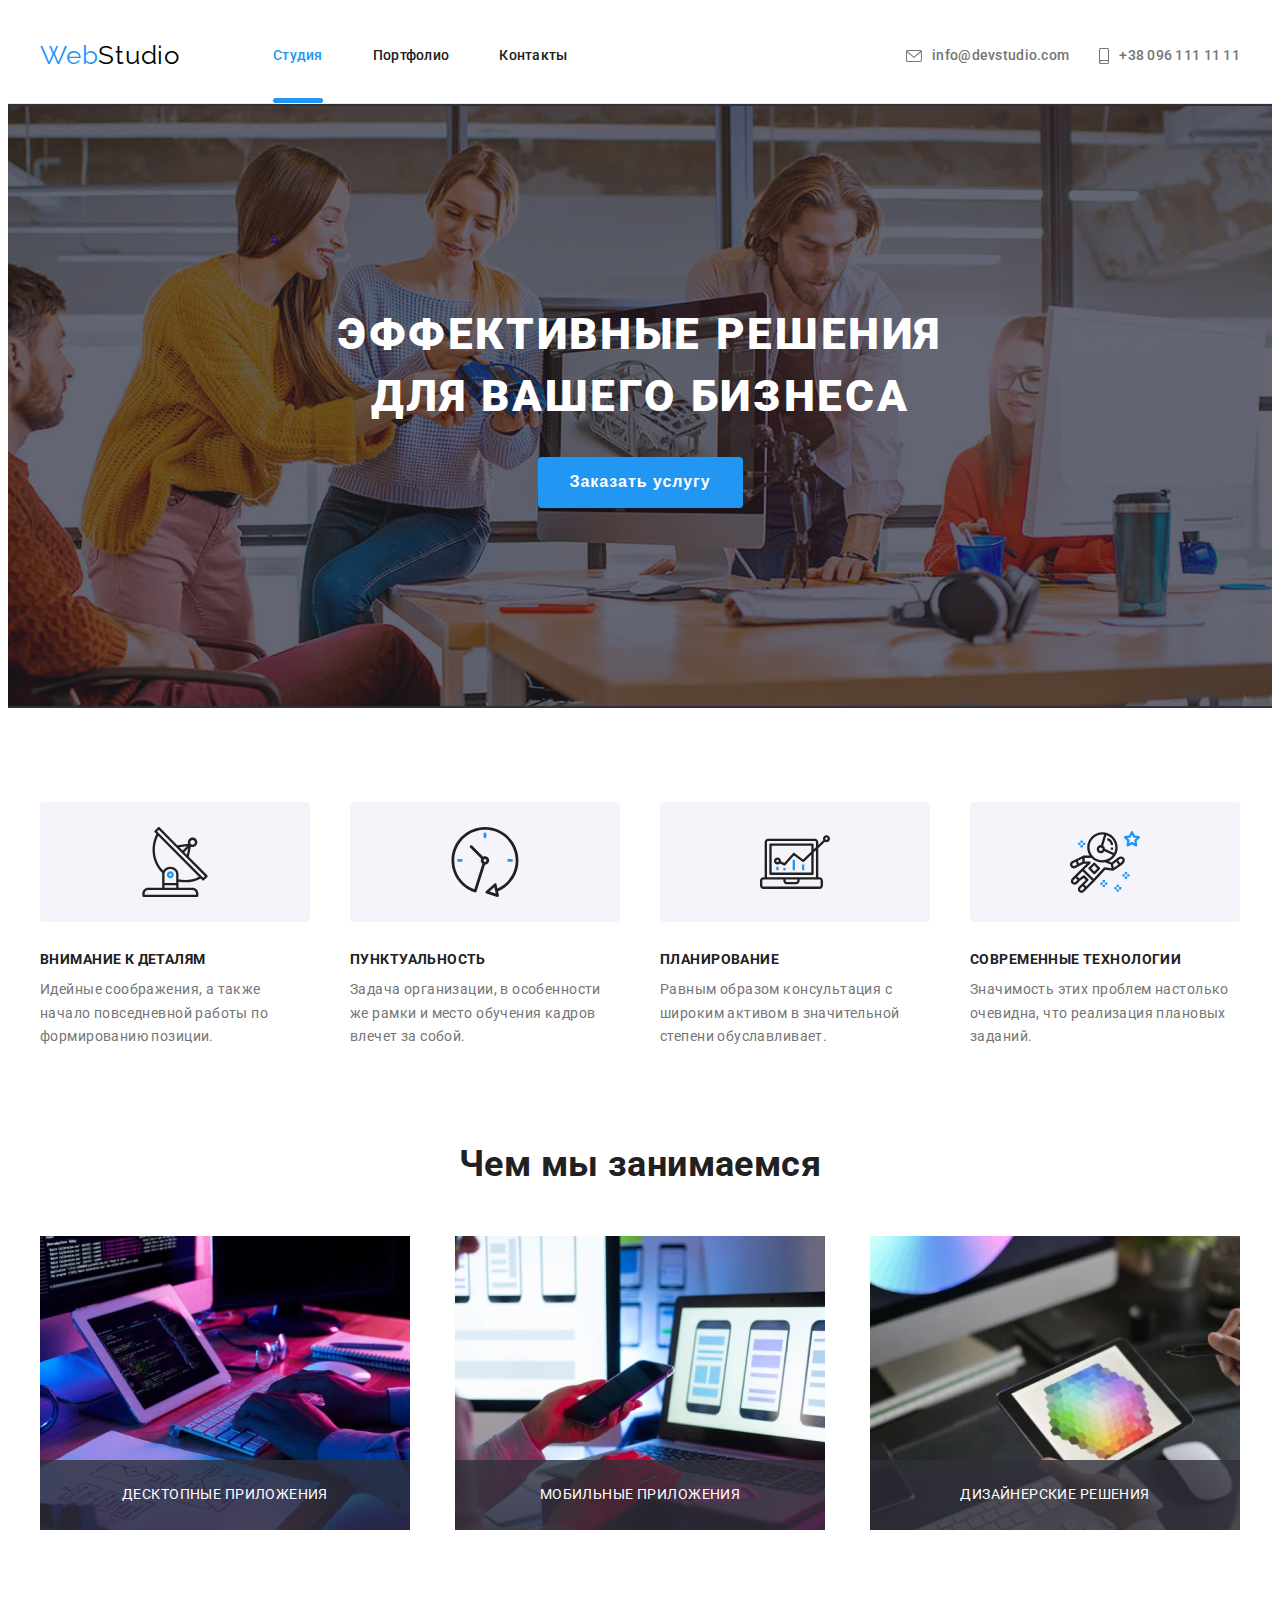
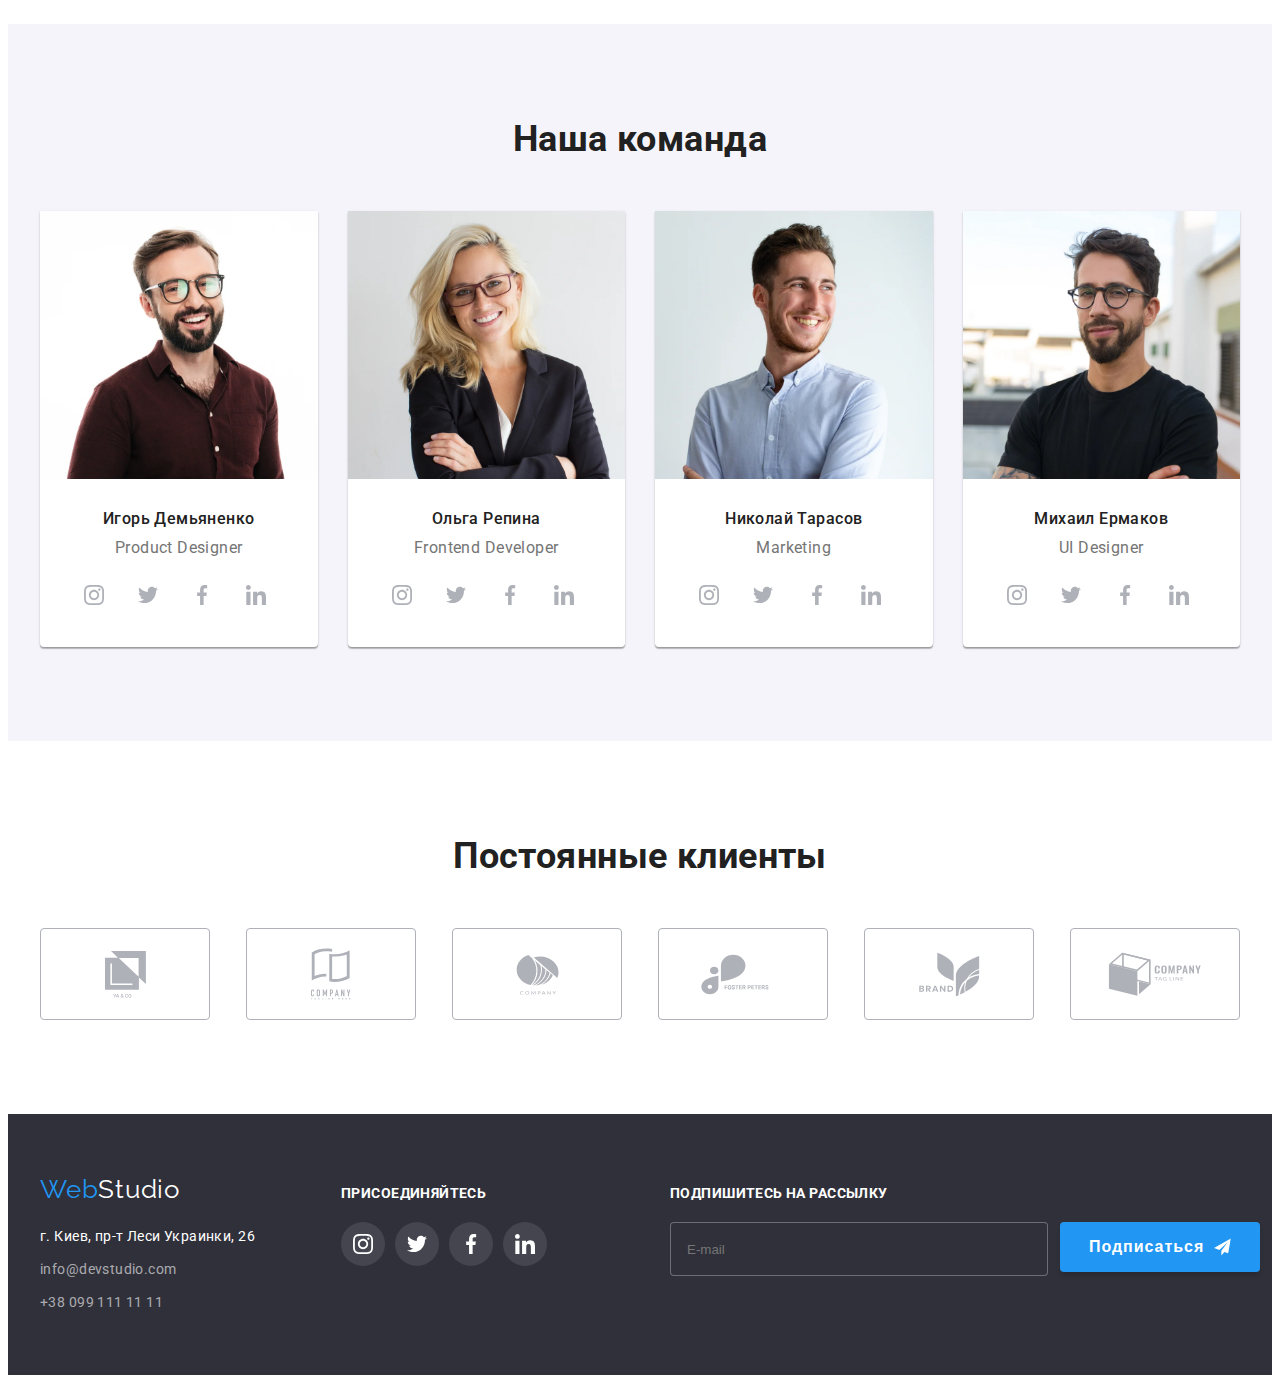
==== commit 06f7ebe8: "пофіксив .form-field margin" ====
--- a/index.html
+++ b/index.html
@@ -17,35 +17,35 @@
     <body>
     <!--Шапка-->
         <header class="header-nav">
-        <div class="nav-box container">
-            <nav>
-                <a href="./index.html" class="logo link-style">
-                    Web<span class="color-logo darker">Studio</span>
-                </a>
-                <ul class="items-nav list">
-                    <li class="item-nav"><a href="./index.html" class="link-nav link-style current">Студия</a></li>
-                    <li class="item-nav"><a href="./portfolio.html" class="link-nav link-style ">Портфолио</a></li>
-                    <li class="item-nav"><a href="#" class="link-nav link-style">Контакты</a></li>
-                </ul>
-            </nav>
-                <ul class="items-cont list">
-                    <li class="item-cont link-mail">
-                        <a href="mailto:info@devstudio.com" class="link-mail link-style">
-                            <svg class="icon-mail" width="16" height="12">
-                                <use  href="./images/sprite.svg#envelope"></use>
-                            </svg> 
-                            info@devstudio.com
-                        </a>
-                    </li>
-                    <li class="item-cont link-tel">
-                        <a href="tel:+380961111111" class="link-tel link-style">
-                            <svg class="icon-tel" width="10" height="16">
-                                <use href="./images/sprite.svg#smartphone"></use>
-                            </svg>+38 096 111 11 11
-                        </a>
-                    </li>
-                </ul>
-        </div>
+            <div class="nav-box container">
+                <nav>
+                    <a href="./index.html" class="logo link-style">
+                        Web<span class="color-logo darker">Studio</span>
+                    </a>
+                    <ul class="items-nav list">
+                        <li class="item-nav"><a href="./index.html" class="link-nav link-style current">Студия</a></li>
+                        <li class="item-nav"><a href="./portfolio.html" class="link-nav link-style ">Портфолио</a></li>
+                        <li class="item-nav"><a href="#" class="link-nav link-style">Контакты</a></li>
+                    </ul>
+                </nav>
+                    <ul class="items-cont list">
+                        <li class="item-cont link-mail">
+                            <a href="mailto:info@devstudio.com" class="link-mail link-style">
+                                <svg class="icon-mail" width="16" height="12">
+                                    <use  href="./images/sprite.svg#envelope"></use>
+                                </svg> 
+                                info@devstudio.com
+                            </a>
+                        </li>
+                        <li class="item-cont link-tel">
+                            <a href="tel:+380961111111" class="link-tel link-style">
+                                <svg class="icon-tel" width="10" height="16">
+                                    <use href="./images/sprite.svg#smartphone"></use>
+                                </svg>+38 096 111 11 11
+                            </a>
+                        </li>
+                    </ul>
+            </div>
         </header>
         <main>
             <!--Герой-->
@@ -428,7 +428,7 @@
                     </svg>
                 </button>
                 <b class="legend">Оставьте свои данные, мы вам перезвоним</b>
-                <form> 
+                <form class="form-modal"> 
                     <div class="form-field">
                         <label for="inp-name">Имя</label>
                         <div class="form-field-thumb">
--- a/css/style.css
+++ b/css/style.css
@@ -63,7 +63,7 @@
   padding: 0px;
 }
 
-.btn{
+.btn {
   cursor: pointer;
 }
 
@@ -138,6 +138,7 @@
   display: block;
   width: 100%;
   height: 5px;
+  border-radius: 3px;
 
   background-color: var(--accent-color);
   left: 0;
@@ -199,10 +200,7 @@
 
   background-color: #2f303a;
   color: var(--primary-color-white);
-  background-image: linear-gradient(
-      rgba(47, 48, 58, 0.4),
-      rgba(47, 48, 58, 0.4)
-    ),
+  background-image: linear-gradient(rgba(47, 48, 58, 0.4), rgba(47, 48, 58, 0.4)),
     url('..//images/bgi.jpg');
   background-position: center;
   background-repeat: no-repeat;
@@ -471,7 +469,7 @@
   background-color: #2f303a;
 }
 
-.box-logo-address{
+.box-logo-address {
   width: 231px;
 }
 
@@ -542,71 +540,70 @@
   fill: var(--primary-color-white);
 }
 
-.box-sign-up{
-  margin-left:auto;
+.box-sign-up {
+  margin-left: auto;
   width: 570px;
 }
 
-.form-sign-up{
- display: flex;
+.form-sign-up {
+  display: flex;
   flex-wrap: wrap;
 }
 
-.box-input-button{
+.box-input-button {
   display: flex;
   justify-content: space-between;
 }
 
-.input-mail{
-  padding-left: 16px ;
+.input-mail {
+  padding-left: 16px;
   width: 358px;
   height: 50px;
   background-color: #2f303a;
-color: rgba(255, 255, 255, 0.6);
-
-  border:none;
+  color: rgba(255, 255, 255, 0.6);
+
+  border: none;
   border: 1px solid rgba(255, 255, 255, 0.3);
-border-radius: 4px;
-}
-
-.text-sign-up{
+  border-radius: 4px;
+}
+
+.text-sign-up {
   margin-bottom: 20px;
   display: block;
   font-weight: bold;
-font-size: 14px;
-line-height: 1.14;
-letter-spacing: 0.03em;
-text-transform: uppercase;
-
-color: #FFFFFF;
-}
-
-.btn-sing-up{
-  display: flex;
-  align-items: center;
-text-align: center;
+  font-size: 14px;
+  line-height: 1.14;
+  letter-spacing: 0.03em;
+  text-transform: uppercase;
+
+  color: #ffffff;
+}
+
+.btn-sing-up {
+  display: flex;
+  align-items: center;
+  text-align: center;
   margin-left: 12px;
   width: 200px;
   height: 50px;
-padding: 10px 29px;
-background-color: var(--accent-color);
-color: var(--primary-color-white);
-box-shadow: 0px 4px 4px rgba(0, 0, 0, 0.15);
-border:0px;
-border-radius: 4px;
-}
-
-
-.text-submit{
+  padding: 10px 29px;
+  background-color: var(--accent-color);
+  color: var(--primary-color-white);
+  box-shadow: 0px 4px 4px rgba(0, 0, 0, 0.15);
+  border: 0px;
+  border-radius: 4px;
+}
+
+.text-submit {
   display: block;
   font-weight: bold;
-font-size: 16px;
-line-height: 1.87;
-letter-spacing: 0.06em;
-color: #FFFFFF;
-}
-
-.icon-send{
+  font-size: 16px;
+  line-height: 1.87;
+  letter-spacing: 0.06em;
+  color: #ffffff;
+}
+
+.icon-send {
   display: block;
   margin-left: 10px;
 }
@@ -644,8 +641,8 @@
   background-color: #f5f4fa;
   color: var(--primary-text-color);
 
-  transition: background-color 250ms var(--timing-function),
-    color 250ms var(--timing-function), box-shadow 250ms var(--timing-function);
+  transition: background-color 250ms var(--timing-function), color 250ms var(--timing-function),
+    box-shadow 250ms var(--timing-function);
 }
 
 .button-filter:hover,
@@ -745,7 +742,7 @@
   height: 100%;
   background-color: rgba(0, 0, 0, 0.2);
   pointer-events: none;
-  
+  transition: opacity 250ms var(--timing-function);
 }
 
 .modal {
@@ -762,45 +759,7 @@
   box-shadow: 0px 1px 3px rgba(0, 0, 0, 0.12), 0px 1px 1px rgba(0, 0, 0, 0.14),
     0px 2px 1px rgba(0, 0, 0, 0.2);
   border-radius: 4px;
-  animation: animationModal 2000ms linear;
-}
-
-@keyframes animationModal{
-  0% {
-    opacity: 0;
-  }
-
-  100% {
-    opacity: 1;
-  }
-}
-
-/* @keyframes animationModal{
-  0% {
-    transform: rotate(0deg);
-    transform-origin: top left;
-  }
-
-  100% {
-    transform: rotate(360deg);
-    transform-origin: top left;
-  }
-} */
-
-/* @keyframes animationModal{
-  0% {
-    transform: scale(0);
-    transform-origin: center center;
-  }
-
-  100% {
- 
-    transform: scale(1);
-    transform-origin: top left;;
-  }
-} */
-
-
+}
 
 .btn-close {
   position: absolute;
@@ -822,113 +781,109 @@
   transition: fill 250ms var(--timing-function);
 }
 
-.btn-close:hover{
+.btn-close:hover {
   fill: var(--accent-color);
 }
 
-.legend{
+.legend {
   display: block;
-font-weight: bold;
-font-size: 20px;
-line-height: 1.1;
-text-align: center;
-letter-spacing: 0.03em;
-color: #212121;
-
-margin-bottom: 12px;
-}
-
-.form-field label{
+  font-weight: bold;
+  font-size: 20px;
+  line-height: 1.1;
+  text-align: center;
+  letter-spacing: 0.03em;
+  color: #212121;
+
+  margin-bottom: 12px;
+}
+
+.form-field label {
   display: block;
   margin-bottom: 4px;
   font-size: 12px;
   line-height: 1.17;
   letter-spacing: 0.01em;
-  color:#757575
-}
-
-.field{
+  color: #757575;
+}
+
+.field {
   width: 100%;
   height: 40px;
   border: 1px solid rgba(33, 33, 33, 0.2);
-border-radius: 4px;
-color: #000000;
-padding-left: 42px;
-transition: border-color 250ms var(--timing-function) ;
-}
-
-.form{
-  position: absolute;
+  border-radius: 4px;
+  color: #000000;
+  padding-left: 42px;
+  transition: border-color 250ms var(--timing-function);
+}
+
+.form-modal {
   pointer-events: visible;
 }
 
-.form-field{
+.form-field {
   position: relative;
 
   display: flex;
   flex-direction: column;
-  pointer-events: visible;
-}
-
-.form-field:not(:last-child){
-  margin-bottom: 10px;
-}
-
-.form-field-thumb{
+}
+
+.form-field + .form-field {
+  margin-top: 10px;
+} 
+
+.form-field-thumb {
   position: relative;
   width: 100%;
 }
 
-.icon-field{
+.icon-field {
   position: absolute;
   left: 12px;
   top: 50%;
   transform: translateY(-50%);
-  transition: fill 250ms var(--timing-function) ;
-}
-
-.field:focus-within{
-  outline: none;
-border-color: var(--accent-color);
-}
-
-.field:focus-within + .icon-field{
-  fill: var(--accent-color);
-}
-
-.textarea{
-  padding: 12px 16px;
-border: 1px solid rgba(33, 33, 33, 0.2);
-border-radius: 4px;
-resize: none;
-transition: border-color 250ms var(--timing-function) ;
-}
-
-.textarea:focus-within{
+  transition: fill 250ms var(--timing-function);
+}
+
+.field:focus-within {
   outline: none;
   border-color: var(--accent-color);
 }
 
-.box-contract{
+.field:focus-within + .icon-field {
+  fill: var(--accent-color);
+}
+
+.textarea {
+  padding: 12px 16px;
+  border: 1px solid rgba(33, 33, 33, 0.2);
+  border-radius: 4px;
+  resize: none;
+  transition: border-color 250ms var(--timing-function);
+}
+
+.textarea:focus-within {
+  outline: none;
+  border-color: var(--accent-color);
+}
+
+.box-contract {
   display: flex;
   justify-content: center;
   align-items: center;
   margin-top: 20px;
   margin-bottom: 30px;
-  pointer-events: visible;
-}
-
-.box-contract > label{
-  display: flex;
-
-}
-
-.contract-text{
+}
+
+.box-contract > label {
+  display: flex;
+}
+
+.contract-text {
   display: inline-block;
 }
 
-.input-contract{
-position: absolute;
+.input-contract {
+  position: absolute;
 
   clip: rect(0 0 0 0);
   width: 1px;
@@ -936,37 +891,37 @@
   margin: -1px;
 }
 
-.label-checkbox{
+.label-checkbox {
   display: inline-flex;
   align-items: center;
 }
 
-.box-checkbox{
-  display: inline-block; 
+.box-checkbox {
+  display: inline-block;
   width: 16px;
-   height: 15px; 
+  height: 15px;
   margin-right: 7px;
   border-radius: 2px;
   border: 1px solid #212121;
   cursor: pointer;
 }
 
-.input-contract:checked + .box-checkbox{
+.input-contract:checked + .box-checkbox {
   background-image: url(../images/chekbox-ok.svg);
   background-repeat: no-repeat;
   background-size: cover;
   background-origin: border-box;
-  border-radius: 2px; 
+  border-radius: 2px;
   border: 1px solid var(--accent-color);
 }
 
-.link-contract{
+.link-contract {
   text-decoration-line: underline;
   line-height: 1.71;
-  color:var(--accent-color) ;
-}
-
-.btn-submit{
+  color: var(--accent-color);
+}
+
+.btn-submit {
   display: block;
   padding: 10px 55px;
   margin-left: auto;
@@ -976,5 +931,4 @@
   box-shadow: 0px 4px 4px rgba(0, 0, 0, 0.15);
   border: none;
   border-radius: 4px;
-  pointer-events: visible;
-}+}
